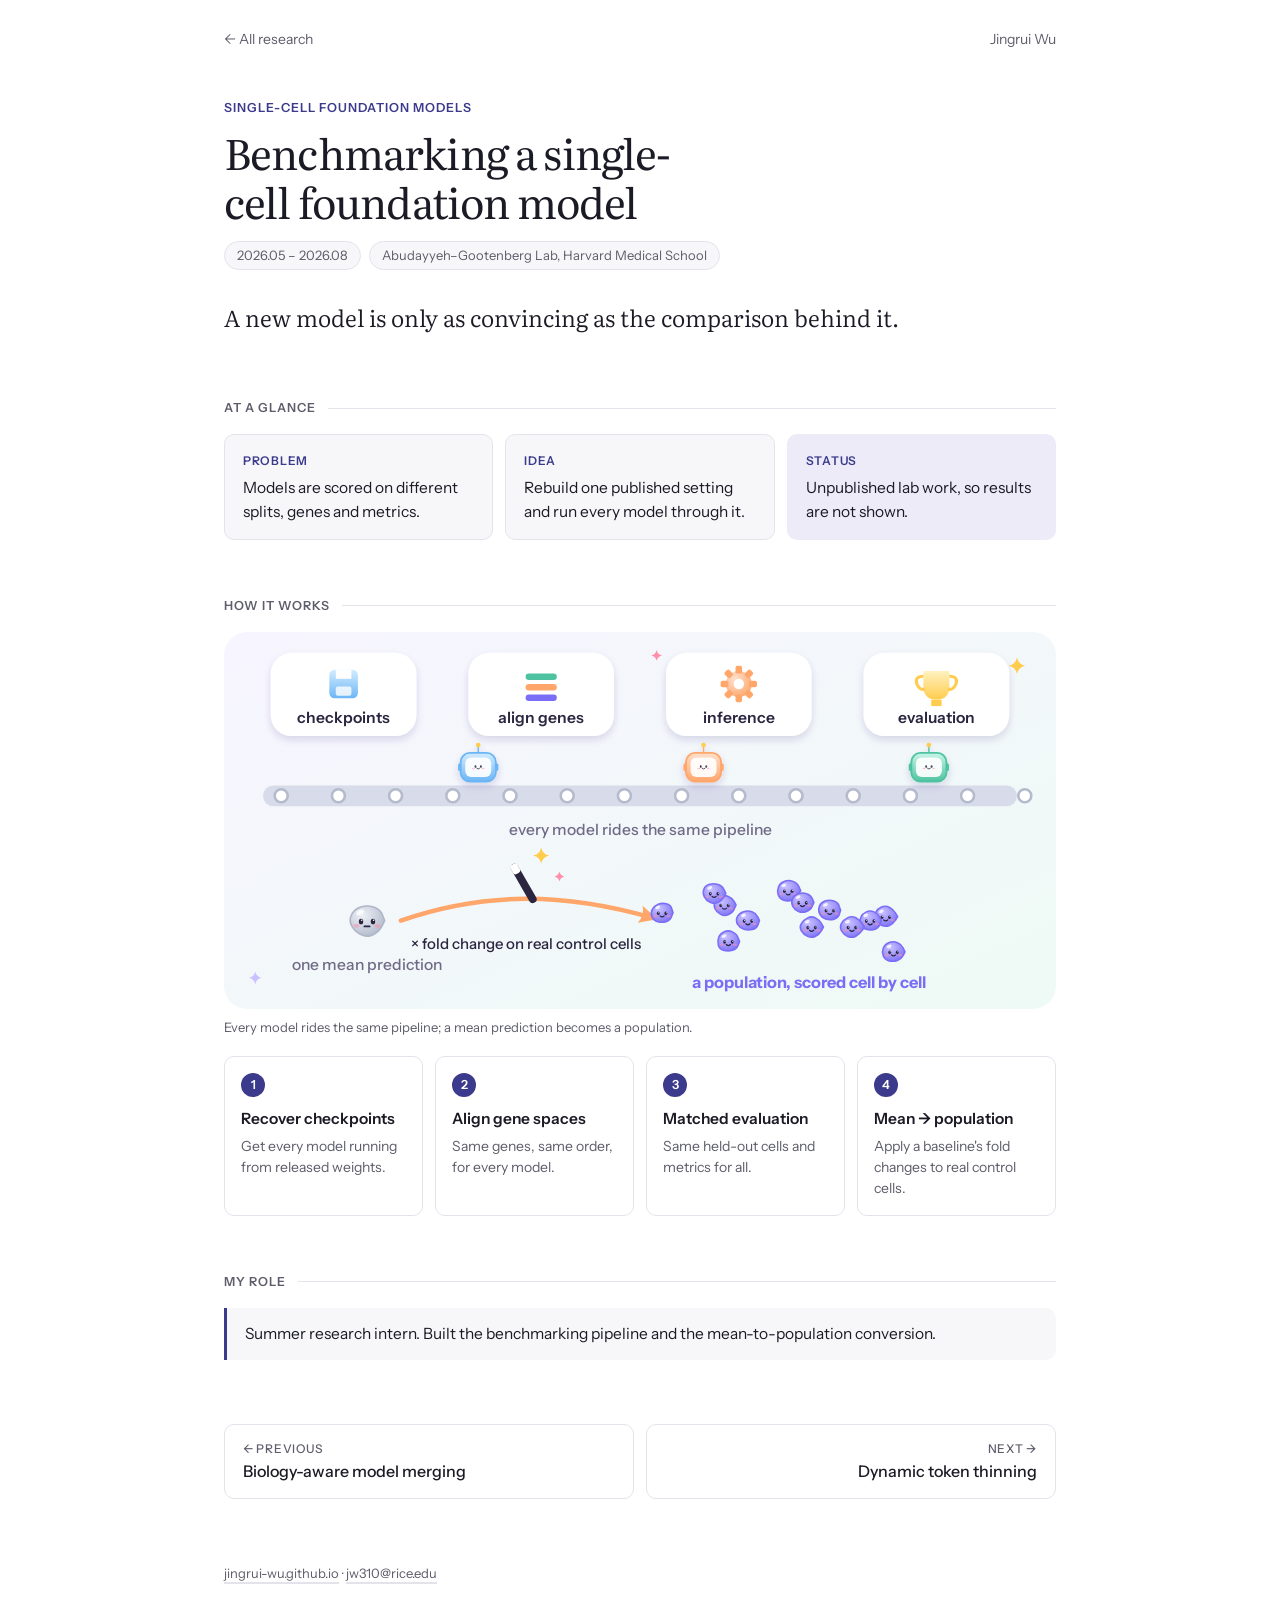
==== research/benchmarking.html @ c9e8cb61 "Refresh site: research pages with animated illustrations, updated CV - Research section now lists on" ====
<!doctype html>
<html lang="en">
<head>
<meta charset="utf-8">
<meta name="viewport" content="width=device-width, initial-scale=1">
<title>Benchmarking a single-cell foundation model | Jingrui Wu</title>
<meta name="description" content="A reproducible benchmark for a lab&#x27;s perturbation-aware foundation model, including a way to score mean-level baselines cell by cell.">
<meta name="author" content="Jingrui Wu">
<link rel="canonical" href="https://jingrui-wu.github.io/research/benchmarking.html">
<link rel="preconnect" href="https://fonts.googleapis.com">
<link rel="preconnect" href="https://fonts.gstatic.com" crossorigin>
<link href="https://fonts.googleapis.com/css2?family=Literata:ital,opsz,wght@0,7..72,300..700;1,7..72,300..500&family=Instrument+Sans:wght@400;500;600&display=swap" rel="stylesheet">
<link rel="stylesheet" href="../assets/research.css">
</head>
<body>
<header class="top"><a href="../index.html#research">&larr; All research</a><a href="../index.html">Jingrui Wu</a></header>
<main class="wrap">

<div class="hero">
<p class="kicker">Single-cell foundation models</p><h1>Benchmarking a single-cell foundation model</h1>
<ul class="chips"><li>2026.05 – 2026.08</li><li>Abudayyeh–Gootenberg Lab, Harvard Medical School</li></ul>
<p class="lead">A new model is only as convincing as the comparison behind it.</p></div>
<section class="block "><h2>At a glance</h2><div class="glance"><div class="g"><span class="gl">Problem</span><p>Models are scored on different splits, genes and metrics.</p></div><div class="g"><span class="gl">Idea</span><p>Rebuild one published setting and run every model through it.</p></div><div class="g"><span class="gl">Status</span><p>Unpublished lab work, so results are not shown.</p></div></div></section>
<section class="block "><h2>How it works</h2><figure class="diagram"><svg class="anim cute" viewBox="0 0 640 290" role="img" aria-label="Animation: little robot models ride a conveyor belt past checkpoint, gene alignment, inference and evaluation stations; one grey mean-prediction cell is turned by a magic wand into a population of purple cells."><defs><radialGradient id="g-purple" cx="35%" cy="30%" r="80%"><stop offset="0" stop-color="#c9c2ff"/><stop offset="1" stop-color="#7b6ef6"/></radialGradient><linearGradient id="l-purple" x1="0" y1="0" x2="0" y2="1"><stop offset="0" stop-color="#c9c2ff"/><stop offset="1" stop-color="#7b6ef6"/></linearGradient><radialGradient id="g-grey" cx="35%" cy="30%" r="80%"><stop offset="0" stop-color="#eef1f6"/><stop offset="1" stop-color="#aeb6c8"/></radialGradient><linearGradient id="l-grey" x1="0" y1="0" x2="0" y2="1"><stop offset="0" stop-color="#eef1f6"/><stop offset="1" stop-color="#aeb6c8"/></linearGradient><radialGradient id="g-mint" cx="35%" cy="30%" r="80%"><stop offset="0" stop-color="#c8f5e8"/><stop offset="1" stop-color="#4fc3a1"/></radialGradient><linearGradient id="l-mint" x1="0" y1="0" x2="0" y2="1"><stop offset="0" stop-color="#c8f5e8"/><stop offset="1" stop-color="#4fc3a1"/></linearGradient><radialGradient id="g-pink" cx="35%" cy="30%" r="80%"><stop offset="0" stop-color="#ffd6e0"/><stop offset="1" stop-color="#ff8fab"/></radialGradient><linearGradient id="l-pink" x1="0" y1="0" x2="0" y2="1"><stop offset="0" stop-color="#ffd6e0"/><stop offset="1" stop-color="#ff8fab"/></linearGradient><radialGradient id="g-sky" cx="35%" cy="30%" r="80%"><stop offset="0" stop-color="#d3ecff"/><stop offset="1" stop-color="#6cb6f5"/></radialGradient><linearGradient id="l-sky" x1="0" y1="0" x2="0" y2="1"><stop offset="0" stop-color="#d3ecff"/><stop offset="1" stop-color="#6cb6f5"/></linearGradient><radialGradient id="g-peach" cx="35%" cy="30%" r="80%"><stop offset="0" stop-color="#ffe0cc"/><stop offset="1" stop-color="#ffa66b"/></radialGradient><linearGradient id="l-peach" x1="0" y1="0" x2="0" y2="1"><stop offset="0" stop-color="#ffe0cc"/><stop offset="1" stop-color="#ffa66b"/></linearGradient><radialGradient id="g-sun" cx="35%" cy="30%" r="80%"><stop offset="0" stop-color="#fff1bf"/><stop offset="1" stop-color="#ffcc4d"/></radialGradient><linearGradient id="l-sun" x1="0" y1="0" x2="0" y2="1"><stop offset="0" stop-color="#fff1bf"/><stop offset="1" stop-color="#ffcc4d"/></linearGradient><radialGradient id="g-blue" cx="35%" cy="30%" r="80%"><stop offset="0" stop-color="#dbe7ff"/><stop offset="1" stop-color="#3b6fe0"/></radialGradient><linearGradient id="l-blue" x1="0" y1="0" x2="0" y2="1"><stop offset="0" stop-color="#dbe7ff"/><stop offset="1" stop-color="#3b6fe0"/></linearGradient><radialGradient id="g-orange" cx="35%" cy="30%" r="80%"><stop offset="0" stop-color="#ffe2c7"/><stop offset="1" stop-color="#ef7d2d"/></radialGradient><linearGradient id="l-orange" x1="0" y1="0" x2="0" y2="1"><stop offset="0" stop-color="#ffe2c7"/><stop offset="1" stop-color="#ef7d2d"/></linearGradient><radialGradient id="g-red" cx="35%" cy="30%" r="80%"><stop offset="0" stop-color="#ffd9d6"/><stop offset="1" stop-color="#e0524f"/></radialGradient><linearGradient id="l-red" x1="0" y1="0" x2="0" y2="1"><stop offset="0" stop-color="#ffd9d6"/><stop offset="1" stop-color="#e0524f"/></linearGradient><radialGradient id="g-green" cx="35%" cy="30%" r="80%"><stop offset="0" stop-color="#d8f1dc"/><stop offset="1" stop-color="#3c9a4f"/></radialGradient><linearGradient id="l-green" x1="0" y1="0" x2="0" y2="1"><stop offset="0" stop-color="#d8f1dc"/><stop offset="1" stop-color="#3c9a4f"/></linearGradient><radialGradient id="g-lilac" cx="35%" cy="30%" r="80%"><stop offset="0" stop-color="#e6defa"/><stop offset="1" stop-color="#8a6fd6"/></radialGradient><linearGradient id="l-lilac" x1="0" y1="0" x2="0" y2="1"><stop offset="0" stop-color="#e6defa"/><stop offset="1" stop-color="#8a6fd6"/></linearGradient><radialGradient id="g-navy" cx="35%" cy="30%" r="80%"><stop offset="0" stop-color="#dfe3f5"/><stop offset="1" stop-color="#25306b"/></radialGradient><linearGradient id="l-navy" x1="0" y1="0" x2="0" y2="1"><stop offset="0" stop-color="#dfe3f5"/><stop offset="1" stop-color="#25306b"/></linearGradient><radialGradient id="g-cream" cx="35%" cy="30%" r="80%"><stop offset="0" stop-color="#fff6e6"/><stop offset="1" stop-color="#e8c98f"/></radialGradient><linearGradient id="l-cream" x1="0" y1="0" x2="0" y2="1"><stop offset="0" stop-color="#fff6e6"/><stop offset="1" stop-color="#e8c98f"/></linearGradient><linearGradient id="bg" x1="0" y1="0" x2="1" y2="1"><stop offset="0" stop-color="#f7f5ff"/><stop offset="1" stop-color="#eefaf5"/></linearGradient><filter id="sh" x="-30%" y="-30%" width="160%" height="170%"><feDropShadow dx="0" dy="3" stdDeviation="3" flood-color="#3b2f80" flood-opacity=".16"/></filter><marker id="ah" viewBox="0 0 10 10" refX="7" refY="5" markerWidth="5" markerHeight="5" orient="auto-start-reverse"><path d="M1 1L9 5L1 9Q3 5 1 1Z" fill="context-stroke"/></marker></defs><g font-family="var(--sans)"><rect x="0" y="0" width="640" height="290" rx="18" fill="url(#bg)"/><path class="twinkle" style="animation-delay:0s" d="M610 19.7 Q611.08 24.92 616.3 26 Q611.08 27.08 610 32.3 Q608.92 27.08 603.7 26 Q608.92 24.92 610 19.7Z" fill="#ffcc4d"/><path class="twinkle" style="animation-delay:1.2s" d="M24 261.1 Q24.84 265.16 28.9 266 Q24.84 266.84 24 270.9 Q23.16 266.84 19.1 266 Q23.16 265.16 24 261.1Z" fill="#c9c2ff"/><path class="twinkle" style="animation-delay:2.1s" d="M332.8 13.8 Q333.52000000000004 17.28 337.0 18 Q333.52000000000004 18.72 332.8 22.2 Q332.08 18.72 328.6 18 Q332.08 17.28 332.8 13.8Z" fill="#ff8fab"/><g filter="url(#sh)"><rect x="36" y="16" width="112" height="64" rx="16" fill="#fff"/></g><g transform="translate(92 40)"><g class=""><rect x="-11" y="-11" width="22" height="22" rx="4" fill="url(#l-sky)"/><rect x="-6" y="-11" width="12" height="7" fill="#fff"/><rect x="-6" y="2" width="12" height="7" rx="1.5" fill="#fff" opacity=".8"/></g></g><text x="92" y="70" text-anchor="middle" font-size="12" font-weight="600" fill="#2b2540">checkpoints</text><g filter="url(#sh)"><rect x="188" y="16" width="112" height="64" rx="16" fill="#fff"/></g><g transform="translate(244 40)"><g class=""><rect x="-12" y="-8" width="24" height="5" rx="2.5" fill="#4fc3a1"/><rect x="-12" y="0" width="24" height="5" rx="2.5" fill="#ffa66b"/><rect x="-12" y="8" width="24" height="5" rx="2.5" fill="#7b6ef6"/></g></g><text x="244" y="70" text-anchor="middle" font-size="12" font-weight="600" fill="#2b2540">align genes</text><g filter="url(#sh)"><rect x="340" y="16" width="112" height="64" rx="16" fill="#fff"/></g><g transform="translate(396 40)"><g class="spin"><circle r="10" fill="url(#g-peach)"/><circle r="4" fill="#fff"/><rect x="-2.5" y="-14" width="5" height="6" rx="1.5" fill="#ffa66b" transform="rotate(0)"/><rect x="-2.5" y="-14" width="5" height="6" rx="1.5" fill="#ffa66b" transform="rotate(45)"/><rect x="-2.5" y="-14" width="5" height="6" rx="1.5" fill="#ffa66b" transform="rotate(90)"/><rect x="-2.5" y="-14" width="5" height="6" rx="1.5" fill="#ffa66b" transform="rotate(135)"/><rect x="-2.5" y="-14" width="5" height="6" rx="1.5" fill="#ffa66b" transform="rotate(180)"/><rect x="-2.5" y="-14" width="5" height="6" rx="1.5" fill="#ffa66b" transform="rotate(225)"/><rect x="-2.5" y="-14" width="5" height="6" rx="1.5" fill="#ffa66b" transform="rotate(270)"/><rect x="-2.5" y="-14" width="5" height="6" rx="1.5" fill="#ffa66b" transform="rotate(315)"/></g></g><text x="396" y="70" text-anchor="middle" font-size="12" font-weight="600" fill="#2b2540">inference</text><g filter="url(#sh)"><rect x="492" y="16" width="112" height="64" rx="16" fill="#fff"/></g><g transform="translate(548 40)"><g class=""><path d="M-10 -10 H10 V2 Q10 12 0 12 Q-10 12 -10 2Z" fill="url(#l-sun)"/><path d="M-10 -6 Q-17 -6 -15 0 Q-13 5 -9 4M10 -6 Q17 -6 15 0 Q13 5 9 4" stroke="#ffcc4d" stroke-width="2.4" fill="none"/><rect x="-4" y="12" width="8" height="5" fill="#ffcc4d"/></g></g><text x="548" y="70" text-anchor="middle" font-size="12" font-weight="600" fill="#2b2540">evaluation</text><rect x="30" y="118" width="580" height="16" rx="8" fill="#d8dcea"/><circle class="spin" cx="44" cy="126" r="5" fill="#fff" stroke="#b5bbcc" stroke-width="2"/><circle class="spin" cx="88" cy="126" r="5" fill="#fff" stroke="#b5bbcc" stroke-width="2"/><circle class="spin" cx="132" cy="126" r="5" fill="#fff" stroke="#b5bbcc" stroke-width="2"/><circle class="spin" cx="176" cy="126" r="5" fill="#fff" stroke="#b5bbcc" stroke-width="2"/><circle class="spin" cx="220" cy="126" r="5" fill="#fff" stroke="#b5bbcc" stroke-width="2"/><circle class="spin" cx="264" cy="126" r="5" fill="#fff" stroke="#b5bbcc" stroke-width="2"/><circle class="spin" cx="308" cy="126" r="5" fill="#fff" stroke="#b5bbcc" stroke-width="2"/><circle class="spin" cx="352" cy="126" r="5" fill="#fff" stroke="#b5bbcc" stroke-width="2"/><circle class="spin" cx="396" cy="126" r="5" fill="#fff" stroke="#b5bbcc" stroke-width="2"/><circle class="spin" cx="440" cy="126" r="5" fill="#fff" stroke="#b5bbcc" stroke-width="2"/><circle class="spin" cx="484" cy="126" r="5" fill="#fff" stroke="#b5bbcc" stroke-width="2"/><circle class="spin" cx="528" cy="126" r="5" fill="#fff" stroke="#b5bbcc" stroke-width="2"/><circle class="spin" cx="572" cy="126" r="5" fill="#fff" stroke="#b5bbcc" stroke-width="2"/><circle class="spin" cx="616" cy="126" r="5" fill="#fff" stroke="#b5bbcc" stroke-width="2"/><g><animateMotion dur="6s" begin="-0s" repeatCount="indefinite" path="M0 0 H520"/><g filter="url(#sh)"><line x1="60" y1="93.0" x2="60" y2="88.0" stroke="#6cb6f5" stroke-width="1.1"/><circle class="blink" cx="60" cy="87.0" r="1.8" fill="#ffcc4d"/><rect x="44.5" y="101.0" width="3.0" height="6.0" rx="1.5" fill="#6cb6f5"/><rect x="72.5" y="101.0" width="3.0" height="6.0" rx="1.5" fill="#6cb6f5"/><rect x="46.5" y="93.0" width="27.0" height="22.0" rx="7.0" fill="url(#l-sky)" stroke="#6cb6f5" stroke-width="1.5"/><rect x="50.0" y="96.5" width="20.0" height="15.0" rx="4.5" fill="#fff" opacity=".92"/><ellipse cx="57.9" cy="103.5" rx="0.7" ry="1.0" fill="#2b2540"/><ellipse cx="62.1" cy="103.5" rx="0.7" ry="1.0" fill="#2b2540"/><circle cx="58.2" cy="103.1" r="0.3" fill="#fff"/><circle cx="62.3" cy="103.1" r="0.3" fill="#fff"/><ellipse cx="56.3" cy="105.0" rx="1.1" ry="0.6" fill="#ff8fab" opacity=".55"/><ellipse cx="63.7" cy="105.0" rx="1.1" ry="0.6" fill="#ff8fab" opacity=".55"/><path d="M58.9 104.9 Q60.0 106.0 61.1 104.9" stroke="#2b2540" stroke-width="0.6" fill="none" stroke-linecap="round"/></g></g><g><animateMotion dur="6s" begin="-2s" repeatCount="indefinite" path="M0 0 H520"/><g filter="url(#sh)"><line x1="60" y1="93.0" x2="60" y2="88.0" stroke="#ffa66b" stroke-width="1.1"/><circle class="blink" cx="60" cy="87.0" r="1.8" fill="#ffcc4d"/><rect x="44.5" y="101.0" width="3.0" height="6.0" rx="1.5" fill="#ffa66b"/><rect x="72.5" y="101.0" width="3.0" height="6.0" rx="1.5" fill="#ffa66b"/><rect x="46.5" y="93.0" width="27.0" height="22.0" rx="7.0" fill="url(#l-peach)" stroke="#ffa66b" stroke-width="1.5"/><rect x="50.0" y="96.5" width="20.0" height="15.0" rx="4.5" fill="#fff" opacity=".92"/><ellipse cx="57.9" cy="103.5" rx="0.7" ry="1.0" fill="#2b2540"/><ellipse cx="62.1" cy="103.5" rx="0.7" ry="1.0" fill="#2b2540"/><circle cx="58.2" cy="103.1" r="0.3" fill="#fff"/><circle cx="62.3" cy="103.1" r="0.3" fill="#fff"/><ellipse cx="56.3" cy="105.0" rx="1.1" ry="0.6" fill="#ff8fab" opacity=".55"/><ellipse cx="63.7" cy="105.0" rx="1.1" ry="0.6" fill="#ff8fab" opacity=".55"/><path d="M58.9 104.9 Q60.0 106.0 61.1 104.9" stroke="#2b2540" stroke-width="0.6" fill="none" stroke-linecap="round"/></g></g><g><animateMotion dur="6s" begin="-4s" repeatCount="indefinite" path="M0 0 H520"/><g filter="url(#sh)"><line x1="60" y1="93.0" x2="60" y2="88.0" stroke="#4fc3a1" stroke-width="1.1"/><circle class="blink" cx="60" cy="87.0" r="1.8" fill="#ffcc4d"/><rect x="44.5" y="101.0" width="3.0" height="6.0" rx="1.5" fill="#4fc3a1"/><rect x="72.5" y="101.0" width="3.0" height="6.0" rx="1.5" fill="#4fc3a1"/><rect x="46.5" y="93.0" width="27.0" height="22.0" rx="7.0" fill="url(#l-mint)" stroke="#4fc3a1" stroke-width="1.5"/><rect x="50.0" y="96.5" width="20.0" height="15.0" rx="4.5" fill="#fff" opacity=".92"/><ellipse cx="57.9" cy="103.5" rx="0.7" ry="1.0" fill="#2b2540"/><ellipse cx="62.1" cy="103.5" rx="0.7" ry="1.0" fill="#2b2540"/><circle cx="58.2" cy="103.1" r="0.3" fill="#fff"/><circle cx="62.3" cy="103.1" r="0.3" fill="#fff"/><ellipse cx="56.3" cy="105.0" rx="1.1" ry="0.6" fill="#ff8fab" opacity=".55"/><ellipse cx="63.7" cy="105.0" rx="1.1" ry="0.6" fill="#ff8fab" opacity=".55"/><path d="M58.9 104.9 Q60.0 106.0 61.1 104.9" stroke="#2b2540" stroke-width="0.6" fill="none" stroke-linecap="round"/></g></g><text x="320" y="156" text-anchor="middle" font-size="12" font-weight="500" fill="#6f6a86">every model rides the same pipeline</text><g><path d="M123.6 222.0 Q123.6 222.0 121.5 226.3 Q119.3 230.6 114.7 232.9 Q110.0 235.2 105.4 232.8 Q100.8 230.5 98.3 226.2 Q95.9 222.0 98.1 217.5 Q100.3 213.1 105.2 211.6 Q110.0 210.0 115.0 211.5 Q119.9 212.9 121.8 217.4Z" fill="url(#g-grey)" stroke="#aeb6c8" stroke-width="1.2"/><ellipse cx="104.7" cy="215.7" rx="3.1" ry="1.8" fill="#fff" opacity=".8" transform="rotate(-25 104.7 215.7)"/><ellipse cx="105.4" cy="222.7" rx="1.7" ry="2.2" fill="#2b2540"/><ellipse cx="114.6" cy="222.7" rx="1.7" ry="2.2" fill="#2b2540"/><circle cx="105.9" cy="221.8" r="0.6" fill="#fff"/><circle cx="115.1" cy="221.8" r="0.6" fill="#fff"/><ellipse cx="101.9" cy="226.0" rx="2.4" ry="1.4" fill="#ff8fab" opacity=".55"/><ellipse cx="118.1" cy="226.0" rx="2.4" ry="1.4" fill="#ff8fab" opacity=".55"/><line x1="108.0" y1="226.5" x2="112.0" y2="226.5" stroke="#2b2540" stroke-width="1.4" stroke-linecap="round"/></g><text x="110" y="260" text-anchor="middle" font-size="12" font-weight="500" fill="#6f6a86">one mean prediction</text><path class="dr2" pathLength="100" d="M136 222 C 200 200 260 200 330 220" fill="none" stroke="#ffa66b" stroke-width="3.4" stroke-linecap="round" marker-end="url(#ah)"/><g class="ap2"><g transform="translate(232 196) rotate(-30)"><rect x="-3" y="-20" width="6" height="34" rx="3" fill="#2b2540"/><rect x="-3" y="-20" width="6" height="8" rx="2" fill="#fff"/></g><path class="twinkle" style="animation-delay:0s" d="M244 165.7 Q245.08 170.92 250.3 172 Q245.08 173.08 244 178.3 Q242.92 173.08 237.7 172 Q242.92 170.92 244 165.7Z" fill="#ffcc4d"/><path class="twinkle" style="animation-delay:0.4s" d="M258 184.15 Q258.66 187.34 261.85 188 Q258.66 188.66 258 191.85 Q257.34 188.66 254.15 188 Q257.34 187.34 258 184.15Z" fill="#ff8fab"/></g><text x="232" y="244" text-anchor="middle" font-size="11.5" font-weight="500" fill="#2b2540">&#215; fold change on real control cells</text><g class="burst" style="--dx:-47px;--dy:4px"><g><path d="M458.9 218.0 Q458.9 218.0 457.8 221.1 Q456.7 224.2 453.4 224.9 Q450.0 225.7 446.9 224.7 Q443.9 223.7 442.1 220.8 Q440.3 218.0 441.9 215.0 Q443.5 212.0 446.7 211.1 Q450.0 210.2 453.1 211.2 Q456.2 212.3 457.6 215.1Z" fill="url(#g-purple)" stroke="#7b6ef6" stroke-width="1.2"/><ellipse cx="446.6" cy="213.9" rx="2.0" ry="1.2" fill="#fff" opacity=".8" transform="rotate(-25 446.6 213.9)"/><ellipse cx="447.1" cy="218.4" rx="1.1" ry="1.4" fill="#2b2540"/><ellipse cx="452.9" cy="218.4" rx="1.1" ry="1.4" fill="#2b2540"/><circle cx="447.4" cy="217.9" r="0.4" fill="#fff"/><circle cx="453.3" cy="217.9" r="0.4" fill="#fff"/><ellipse cx="444.8" cy="220.6" rx="1.6" ry="0.9" fill="#ff8fab" opacity=".55"/><ellipse cx="455.2" cy="220.6" rx="1.6" ry="0.9" fill="#ff8fab" opacity=".55"/><path d="M448.4 220.4 Q450.0 222.0 451.6 220.4" stroke="#2b2540" stroke-width="0.9" fill="none" stroke-linecap="round"/></g></g><g class="burst" style="--dx:65px;--dy:28px"><g><path d="M458.8 218.0 Q458.8 218.0 457.5 220.8 Q456.1 223.6 453.0 224.7 Q450.0 225.8 446.6 225.0 Q443.2 224.2 442.1 221.1 Q440.9 218.0 442.2 215.0 Q443.4 212.0 446.7 210.8 Q450.0 209.6 453.1 211.0 Q456.2 212.3 457.5 215.1Z" fill="url(#g-purple)" stroke="#7b6ef6" stroke-width="1.2"/><ellipse cx="446.6" cy="213.9" rx="2.0" ry="1.2" fill="#fff" opacity=".8" transform="rotate(-25 446.6 213.9)"/><ellipse cx="447.1" cy="218.4" rx="1.1" ry="1.4" fill="#2b2540"/><ellipse cx="452.9" cy="218.4" rx="1.1" ry="1.4" fill="#2b2540"/><circle cx="447.4" cy="217.9" r="0.4" fill="#fff"/><circle cx="453.3" cy="217.9" r="0.4" fill="#fff"/><ellipse cx="444.8" cy="220.6" rx="1.6" ry="0.9" fill="#ff8fab" opacity=".55"/><ellipse cx="455.2" cy="220.6" rx="1.6" ry="0.9" fill="#ff8fab" opacity=".55"/><path d="M448.4 220.4 Q450.0 222.0 451.6 220.4" stroke="#2b2540" stroke-width="0.9" fill="none" stroke-linecap="round"/></g></g><g class="burst" style="--dx:59px;--dy:1px"><g><path d="M459.2 218.0 Q459.2 218.0 457.5 220.7 Q455.9 223.4 452.9 224.7 Q450.0 226.0 447.0 224.8 Q443.9 223.6 442.3 220.8 Q440.7 218.0 442.1 215.0 Q443.5 212.0 446.7 210.6 Q450.0 209.2 453.0 210.9 Q455.9 212.5 457.6 215.3Z" fill="url(#g-purple)" stroke="#7b6ef6" stroke-width="1.2"/><ellipse cx="446.6" cy="213.9" rx="2.0" ry="1.2" fill="#fff" opacity=".8" transform="rotate(-25 446.6 213.9)"/><ellipse cx="447.1" cy="218.4" rx="1.1" ry="1.4" fill="#2b2540"/><ellipse cx="452.9" cy="218.4" rx="1.1" ry="1.4" fill="#2b2540"/><circle cx="447.4" cy="217.9" r="0.4" fill="#fff"/><circle cx="453.3" cy="217.9" r="0.4" fill="#fff"/><ellipse cx="444.8" cy="220.6" rx="1.6" ry="0.9" fill="#ff8fab" opacity=".55"/><ellipse cx="455.2" cy="220.6" rx="1.6" ry="0.9" fill="#ff8fab" opacity=".55"/><path d="M448.4 220.4 Q450.0 222.0 451.6 220.4" stroke="#2b2540" stroke-width="0.9" fill="none" stroke-linecap="round"/></g></g><g class="burst" style="--dx:16px;--dy:-4px"><g><path d="M458.3 218.0 Q458.3 218.0 457.4 221.0 Q456.6 224.0 453.3 224.9 Q450.0 225.8 446.8 224.8 Q443.7 223.8 442.2 220.9 Q440.8 218.0 442.0 214.9 Q443.3 211.9 446.7 210.8 Q450.0 209.8 453.2 211.0 Q456.4 212.1 457.3 215.1Z" fill="url(#g-purple)" stroke="#7b6ef6" stroke-width="1.2"/><ellipse cx="446.6" cy="213.9" rx="2.0" ry="1.2" fill="#fff" opacity=".8" transform="rotate(-25 446.6 213.9)"/><ellipse cx="447.1" cy="218.4" rx="1.1" ry="1.4" fill="#2b2540"/><ellipse cx="452.9" cy="218.4" rx="1.1" ry="1.4" fill="#2b2540"/><circle cx="447.4" cy="217.9" r="0.4" fill="#fff"/><circle cx="453.3" cy="217.9" r="0.4" fill="#fff"/><ellipse cx="444.8" cy="220.6" rx="1.6" ry="0.9" fill="#ff8fab" opacity=".55"/><ellipse cx="455.2" cy="220.6" rx="1.6" ry="0.9" fill="#ff8fab" opacity=".55"/><path d="M448.4 220.4 Q450.0 222.0 451.6 220.4" stroke="#2b2540" stroke-width="0.9" fill="none" stroke-linecap="round"/></g></g><g class="burst" style="--dx:-65px;--dy:-8px"><g><path d="M458.9 218.0 Q458.9 218.0 457.6 220.9 Q456.4 223.9 453.2 225.3 Q450.0 226.8 447.0 225.2 Q444.0 223.6 442.7 220.8 Q441.4 218.0 442.8 215.3 Q444.1 212.6 447.1 211.4 Q450.0 210.2 452.9 211.4 Q455.9 212.6 457.4 215.3Z" fill="url(#g-purple)" stroke="#7b6ef6" stroke-width="1.2"/><ellipse cx="446.6" cy="213.9" rx="2.0" ry="1.2" fill="#fff" opacity=".8" transform="rotate(-25 446.6 213.9)"/><ellipse cx="447.1" cy="218.4" rx="1.1" ry="1.4" fill="#2b2540"/><ellipse cx="452.9" cy="218.4" rx="1.1" ry="1.4" fill="#2b2540"/><circle cx="447.4" cy="217.9" r="0.4" fill="#fff"/><circle cx="453.3" cy="217.9" r="0.4" fill="#fff"/><ellipse cx="444.8" cy="220.6" rx="1.6" ry="0.9" fill="#ff8fab" opacity=".55"/><ellipse cx="455.2" cy="220.6" rx="1.6" ry="0.9" fill="#ff8fab" opacity=".55"/><path d="M448.4 220.4 Q450.0 222.0 451.6 220.4" stroke="#2b2540" stroke-width="0.9" fill="none" stroke-linecap="round"/></g></g><g class="burst" style="--dx:47px;--dy:4px"><g><path d="M458.7 218.0 Q458.7 218.0 457.5 220.9 Q456.4 223.8 453.2 224.8 Q450.0 225.7 446.9 224.7 Q443.8 223.7 442.7 220.9 Q441.6 218.0 442.9 215.3 Q444.1 212.6 447.1 211.3 Q450.0 210.0 453.0 211.3 Q456.0 212.5 457.3 215.3Z" fill="url(#g-purple)" stroke="#7b6ef6" stroke-width="1.2"/><ellipse cx="446.6" cy="213.9" rx="2.0" ry="1.2" fill="#fff" opacity=".8" transform="rotate(-25 446.6 213.9)"/><ellipse cx="447.1" cy="218.4" rx="1.1" ry="1.4" fill="#2b2540"/><ellipse cx="452.9" cy="218.4" rx="1.1" ry="1.4" fill="#2b2540"/><circle cx="447.4" cy="217.9" r="0.4" fill="#fff"/><circle cx="453.3" cy="217.9" r="0.4" fill="#fff"/><ellipse cx="444.8" cy="220.6" rx="1.6" ry="0.9" fill="#ff8fab" opacity=".55"/><ellipse cx="455.2" cy="220.6" rx="1.6" ry="0.9" fill="#ff8fab" opacity=".55"/><path d="M448.4 220.4 Q450.0 222.0 451.6 220.4" stroke="#2b2540" stroke-width="0.9" fill="none" stroke-linecap="round"/></g></g><g class="burst" style="--dx:-16px;--dy:-19px"><g><path d="M459.6 218.0 Q459.6 218.0 457.9 220.9 Q456.3 223.8 453.1 225.1 Q450.0 226.4 446.6 225.3 Q443.3 224.2 442.3 221.1 Q441.4 218.0 442.5 215.1 Q443.6 212.1 446.8 210.9 Q450.0 209.6 453.4 210.7 Q456.8 211.7 458.2 214.9Z" fill="url(#g-purple)" stroke="#7b6ef6" stroke-width="1.2"/><ellipse cx="446.6" cy="213.9" rx="2.0" ry="1.2" fill="#fff" opacity=".8" transform="rotate(-25 446.6 213.9)"/><ellipse cx="447.1" cy="218.4" rx="1.1" ry="1.4" fill="#2b2540"/><ellipse cx="452.9" cy="218.4" rx="1.1" ry="1.4" fill="#2b2540"/><circle cx="447.4" cy="217.9" r="0.4" fill="#fff"/><circle cx="453.3" cy="217.9" r="0.4" fill="#fff"/><ellipse cx="444.8" cy="220.6" rx="1.6" ry="0.9" fill="#ff8fab" opacity=".55"/><ellipse cx="455.2" cy="220.6" rx="1.6" ry="0.9" fill="#ff8fab" opacity=".55"/><path d="M448.4 220.4 Q450.0 222.0 451.6 220.4" stroke="#2b2540" stroke-width="0.9" fill="none" stroke-linecap="round"/></g></g><g class="burst" style="--dx:-5px;--dy:-10px"><g><path d="M458.8 218.0 Q458.8 218.0 457.5 220.9 Q456.3 223.8 453.1 225.0 Q450.0 226.2 446.9 225.0 Q443.8 223.7 442.4 220.9 Q441.0 218.0 442.4 215.1 Q443.7 212.2 446.9 211.3 Q450.0 210.3 453.1 211.3 Q456.3 212.2 457.5 215.1Z" fill="url(#g-purple)" stroke="#7b6ef6" stroke-width="1.2"/><ellipse cx="446.6" cy="213.9" rx="2.0" ry="1.2" fill="#fff" opacity=".8" transform="rotate(-25 446.6 213.9)"/><ellipse cx="447.1" cy="218.4" rx="1.1" ry="1.4" fill="#2b2540"/><ellipse cx="452.9" cy="218.4" rx="1.1" ry="1.4" fill="#2b2540"/><circle cx="447.4" cy="217.9" r="0.4" fill="#fff"/><circle cx="453.3" cy="217.9" r="0.4" fill="#fff"/><ellipse cx="444.8" cy="220.6" rx="1.6" ry="0.9" fill="#ff8fab" opacity=".55"/><ellipse cx="455.2" cy="220.6" rx="1.6" ry="0.9" fill="#ff8fab" opacity=".55"/><path d="M448.4 220.4 Q450.0 222.0 451.6 220.4" stroke="#2b2540" stroke-width="0.9" fill="none" stroke-linecap="round"/></g></g><g class="burst" style="--dx:2px;--dy:9px"><g><path d="M459.1 218.0 Q459.1 218.0 457.5 220.8 Q456.0 223.5 453.0 225.0 Q450.0 226.6 446.9 225.1 Q443.8 223.7 442.1 220.8 Q440.4 218.0 442.2 215.2 Q443.9 212.4 447.0 210.9 Q450.0 209.4 453.0 210.9 Q456.0 212.5 457.5 215.2Z" fill="url(#g-purple)" stroke="#7b6ef6" stroke-width="1.2"/><ellipse cx="446.6" cy="213.9" rx="2.0" ry="1.2" fill="#fff" opacity=".8" transform="rotate(-25 446.6 213.9)"/><ellipse cx="447.1" cy="218.4" rx="1.1" ry="1.4" fill="#2b2540"/><ellipse cx="452.9" cy="218.4" rx="1.1" ry="1.4" fill="#2b2540"/><circle cx="447.4" cy="217.9" r="0.4" fill="#fff"/><circle cx="453.3" cy="217.9" r="0.4" fill="#fff"/><ellipse cx="444.8" cy="220.6" rx="1.6" ry="0.9" fill="#ff8fab" opacity=".55"/><ellipse cx="455.2" cy="220.6" rx="1.6" ry="0.9" fill="#ff8fab" opacity=".55"/><path d="M448.4 220.4 Q450.0 222.0 451.6 220.4" stroke="#2b2540" stroke-width="0.9" fill="none" stroke-linecap="round"/></g></g><g class="burst" style="--dx:-113px;--dy:-2px"><g><path d="M458.4 218.0 Q458.4 218.0 457.3 220.9 Q456.3 223.8 453.1 224.8 Q450.0 225.8 446.7 224.9 Q443.4 224.1 442.2 221.0 Q441.0 218.0 442.5 215.3 Q444.1 212.6 447.0 211.4 Q450.0 210.3 453.3 211.1 Q456.6 211.9 457.5 215.0Z" fill="url(#g-purple)" stroke="#7b6ef6" stroke-width="1.2"/><ellipse cx="446.6" cy="213.9" rx="2.0" ry="1.2" fill="#fff" opacity=".8" transform="rotate(-25 446.6 213.9)"/><ellipse cx="447.1" cy="218.4" rx="1.1" ry="1.4" fill="#2b2540"/><ellipse cx="452.9" cy="218.4" rx="1.1" ry="1.4" fill="#2b2540"/><circle cx="447.4" cy="217.9" r="0.4" fill="#fff"/><circle cx="453.3" cy="217.9" r="0.4" fill="#fff"/><ellipse cx="444.8" cy="220.6" rx="1.6" ry="0.9" fill="#ff8fab" opacity=".55"/><ellipse cx="455.2" cy="220.6" rx="1.6" ry="0.9" fill="#ff8fab" opacity=".55"/><path d="M448.4 220.4 Q450.0 222.0 451.6 220.4" stroke="#2b2540" stroke-width="0.9" fill="none" stroke-linecap="round"/></g></g><g class="burst" style="--dx:-73px;--dy:-17px"><g><path d="M459.0 218.0 Q459.0 218.0 457.6 220.8 Q456.1 223.6 453.1 225.0 Q450.0 226.5 446.9 225.0 Q443.9 223.6 442.5 220.8 Q441.0 218.0 442.1 214.9 Q443.2 211.7 446.6 211.0 Q450.0 210.3 453.1 211.3 Q456.2 212.3 457.6 215.2Z" fill="url(#g-purple)" stroke="#7b6ef6" stroke-width="1.2"/><ellipse cx="446.6" cy="213.9" rx="2.0" ry="1.2" fill="#fff" opacity=".8" transform="rotate(-25 446.6 213.9)"/><ellipse cx="447.1" cy="218.4" rx="1.1" ry="1.4" fill="#2b2540"/><ellipse cx="452.9" cy="218.4" rx="1.1" ry="1.4" fill="#2b2540"/><circle cx="447.4" cy="217.9" r="0.4" fill="#fff"/><circle cx="453.3" cy="217.9" r="0.4" fill="#fff"/><ellipse cx="444.8" cy="220.6" rx="1.6" ry="0.9" fill="#ff8fab" opacity=".55"/><ellipse cx="455.2" cy="220.6" rx="1.6" ry="0.9" fill="#ff8fab" opacity=".55"/><path d="M448.4 220.4 Q450.0 222.0 451.6 220.4" stroke="#2b2540" stroke-width="0.9" fill="none" stroke-linecap="round"/></g></g><g class="burst" style="--dx:-62px;--dy:20px"><g><path d="M458.6 218.0 Q458.6 218.0 457.5 220.9 Q456.4 223.9 453.2 224.8 Q450.0 225.8 446.7 225.0 Q443.3 224.2 442.3 221.1 Q441.4 218.0 442.5 215.0 Q443.6 212.1 446.8 210.6 Q450.0 209.2 453.1 210.7 Q456.3 212.2 457.4 215.1Z" fill="url(#g-purple)" stroke="#7b6ef6" stroke-width="1.2"/><ellipse cx="446.6" cy="213.9" rx="2.0" ry="1.2" fill="#fff" opacity=".8" transform="rotate(-25 446.6 213.9)"/><ellipse cx="447.1" cy="218.4" rx="1.1" ry="1.4" fill="#2b2540"/><ellipse cx="452.9" cy="218.4" rx="1.1" ry="1.4" fill="#2b2540"/><circle cx="447.4" cy="217.9" r="0.4" fill="#fff"/><circle cx="453.3" cy="217.9" r="0.4" fill="#fff"/><ellipse cx="444.8" cy="220.6" rx="1.6" ry="0.9" fill="#ff8fab" opacity=".55"/><ellipse cx="455.2" cy="220.6" rx="1.6" ry="0.9" fill="#ff8fab" opacity=".55"/><path d="M448.4 220.4 Q450.0 222.0 451.6 220.4" stroke="#2b2540" stroke-width="0.9" fill="none" stroke-linecap="round"/></g></g><g class="burst" style="--dx:33px;--dy:9px"><g><path d="M459.7 218.0 Q459.7 218.0 457.8 220.7 Q455.9 223.4 453.0 225.0 Q450.0 226.6 446.8 225.2 Q443.7 223.8 442.0 220.9 Q440.4 218.0 442.0 215.1 Q443.7 212.2 446.9 210.7 Q450.0 209.2 453.0 210.8 Q456.0 212.5 457.9 215.2Z" fill="url(#g-purple)" stroke="#7b6ef6" stroke-width="1.2"/><ellipse cx="446.6" cy="213.9" rx="2.0" ry="1.2" fill="#fff" opacity=".8" transform="rotate(-25 446.6 213.9)"/><ellipse cx="447.1" cy="218.4" rx="1.1" ry="1.4" fill="#2b2540"/><ellipse cx="452.9" cy="218.4" rx="1.1" ry="1.4" fill="#2b2540"/><circle cx="447.4" cy="217.9" r="0.4" fill="#fff"/><circle cx="453.3" cy="217.9" r="0.4" fill="#fff"/><ellipse cx="444.8" cy="220.6" rx="1.6" ry="0.9" fill="#ff8fab" opacity=".55"/><ellipse cx="455.2" cy="220.6" rx="1.6" ry="0.9" fill="#ff8fab" opacity=".55"/><path d="M448.4 220.4 Q450.0 222.0 451.6 220.4" stroke="#2b2540" stroke-width="0.9" fill="none" stroke-linecap="round"/></g></g><text x="450" y="274" text-anchor="middle" font-size="12.5" font-weight="700" fill="#7b6ef6">a population, scored cell by cell</text></g></svg><figcaption>Every model rides the same pipeline; a mean prediction becomes a population.</figcaption></figure><ol class="steps"><li><span class="n">1</span><b>Recover checkpoints</b><span>Get every model running from released weights.</span></li><li><span class="n">2</span><b>Align gene spaces</b><span>Same genes, same order, for every model.</span></li><li><span class="n">3</span><b>Matched evaluation</b><span>Same held-out cells and metrics for all.</span></li><li><span class="n">4</span><b>Mean &rarr; population</b><span>Apply a baseline's fold changes to real control cells.</span></li></ol></section>
<section class="block "><h2>My role</h2><p class="role">Summer research intern. Built the benchmarking pipeline and the mean-to-population conversion.</p></section>
<nav class="pager" aria-label="More projects"><a class="prev" href="model-merging.html"><span>&larr; Previous</span>Biology-aware model merging</a><a class="next" href="token-thinning.html"><span>Next &rarr;</span>Dynamic token thinning</a></nav></main>
<footer class="foot"><a href="../index.html">jingrui-wu.github.io</a> &middot; <a href="mailto:jw310@rice.edu">jw310@rice.edu</a></footer>
</body>
</html>
---- assets/research.css ----
:root {
  --paper: #ffffff; --ink: #1b1b26; --soft: #5d5d6b; --faint: #e4e3ec; --stain: #3b3a8c; --stain-soft: #ecebf7; --card: #f7f7fa; --teal: #0f766e;
  --serif: "Literata", Georgia, "Songti SC", serif;
  --sans: "Instrument Sans", -apple-system, BlinkMacSystemFont, "Segoe UI", Helvetica, Arial, sans-serif;
}
@media (prefers-color-scheme: dark) {
  :root:not([data-theme="light"]) { --paper: #15151c; --ink: #e9e8f0; --soft: #a3a2b3; --faint: #2c2c38; --stain: #a9a7f0; --stain-soft: #23223a; --card: #1c1c25; --teal: #5eead4; }
}
:root[data-theme="dark"] { --paper: #15151c; --ink: #e9e8f0; --soft: #a3a2b3; --faint: #2c2c38; --stain: #a9a7f0; --stain-soft: #23223a; --card: #1c1c25; --teal: #5eead4; }

* { box-sizing: border-box; }
html { -webkit-text-size-adjust: 100%; }
body { margin: 0; background: var(--paper); color: var(--ink); font-family: var(--sans); font-size: 16px; line-height: 1.6; }
a { color: inherit; text-decoration: underline; text-decoration-color: var(--faint); text-decoration-thickness: 2px; text-underline-offset: 4px; }
a:hover { text-decoration-color: var(--stain); }
a:focus-visible { outline: 2px solid var(--stain); outline-offset: 3px; border-radius: 2px; }

.top { max-width: 880px; margin: 0 auto; padding: 28px 24px 0; display: flex; justify-content: space-between; font-size: 14px; }
.top a { text-decoration: none; color: var(--soft); }
.top a:hover { color: var(--stain); }
.wrap { max-width: 880px; margin: 0 auto; padding: 0 24px 40px; }

/* Hero */
.hero { padding: 48px 0 8px; }
.kicker { margin: 0; font-size: 12.5px; font-weight: 600; letter-spacing: .08em; text-transform: uppercase; color: var(--stain); }
h1 { font-family: var(--serif); font-size: 42px; line-height: 1.15; font-weight: 400; letter-spacing: -0.02em; margin: 10px 0 0; text-wrap: balance; }
.chips { list-style: none; padding: 0; margin: 16px 0 0; display: flex; flex-wrap: wrap; gap: 8px; }
.chips li { font-size: 13px; color: var(--soft); background: var(--card); border: 1px solid var(--faint); border-radius: 999px; padding: 3px 12px; }
.cta { margin: 18px 0 0; }
.btn { display: inline-block; text-decoration: none; font-size: 14px; font-weight: 500; color: #fff; background: var(--stain); padding: 8px 16px; border-radius: 6px; }
.btn:hover { opacity: .9; }
@media (prefers-color-scheme: dark) { :root:not([data-theme="light"]) .btn { color: #15151c; } }
.lead { font-family: var(--serif); font-size: 23px; line-height: 1.5; font-weight: 350; margin: 30px 0 0; max-width: 32em; }

/* Blocks */
.block { margin-top: 56px; }
.block h2 { font-size: 12.5px; font-weight: 600; letter-spacing: .08em; text-transform: uppercase; color: var(--soft); margin: 0 0 16px; display: flex; align-items: center; gap: 12px; }
.block h2::after { content: ""; flex: 1; height: 1px; background: var(--faint); }

.glance { display: grid; grid-template-columns: repeat(3, 1fr); gap: 12px; }
.g { background: var(--card); border: 1px solid var(--faint); border-radius: 10px; padding: 16px 18px; }
.g:last-child { background: var(--stain-soft); border-color: transparent; }
.gl { display: block; font-size: 12px; font-weight: 600; letter-spacing: .06em; text-transform: uppercase; color: var(--stain); }
.g p { margin: 6px 0 0; font-size: 15.5px; line-height: 1.5; }

figure { margin: 0; }
.diagram svg { display: block; width: 100%; height: auto; background: var(--paper); border: 1px solid var(--faint); border-radius: 10px; padding: 10px; }
figcaption { margin-top: 8px; font-size: 13px; color: var(--soft); }

.steps { list-style: none; padding: 0; margin: 18px 0 0; display: grid; grid-template-columns: repeat(auto-fit, minmax(180px, 1fr)); gap: 12px; }
.steps li { position: relative; border: 1px solid var(--faint); border-radius: 10px; padding: 14px 16px 16px; }
.steps .n { display: inline-grid; place-items: center; width: 24px; height: 24px; border-radius: 50%; background: var(--stain); color: var(--paper); font-size: 12.5px; font-weight: 600; }
.steps b { display: block; margin-top: 10px; font-size: 15.5px; font-weight: 600; }
.steps li > span:last-child { display: block; margin-top: 4px; font-size: 14px; line-height: 1.5; color: var(--soft); }
.sub { margin: 24px 0 0; font-size: 13px; font-weight: 600; color: var(--ink); }
.sub + .chips { margin-top: 8px; }

.stats { display: grid; grid-template-columns: repeat(auto-fit, minmax(170px, 1fr)); gap: 12px; }
.stat { padding: 16px 18px; background: var(--stain-soft); border-radius: 10px; }
.stat b { display: block; font-size: 30px; font-weight: 600; color: var(--stain); line-height: 1.15; letter-spacing: -0.01em; }
.stat span { display: block; margin-top: 6px; font-size: 13.5px; line-height: 1.4; }
.small { margin: 12px 0 0; font-size: 13px; color: var(--soft); }

.paperfig img { display: block; width: 100%; height: auto; border: 1px solid var(--faint); border-radius: 10px; background: #fff; }
.role { margin: 0; padding: 14px 18px; border-left: 3px solid var(--stain); background: var(--card); border-radius: 0 10px 10px 0; font-size: 15.5px; }

/* SVG paint classes */
.f-soft { fill: var(--soft); } .f-stain { fill: var(--stain); } .f-faint { fill: var(--faint); } .f-stain-soft { fill: var(--stain-soft); }
.s-soft { stroke: var(--soft); } .s-stain { stroke: var(--stain); } .s-faint { stroke: var(--faint); } .s-ink { stroke: var(--ink); }
.t-soft { fill: var(--soft); } .t-stain { fill: var(--stain); } .t-ink { fill: var(--ink); }
.box { fill: var(--paper); stroke: var(--faint); stroke-width: 1.5; }

.pager { display: grid; grid-template-columns: 1fr 1fr; gap: 12px; margin-top: 64px; }
.pager a { text-decoration: none; display: block; border: 1px solid var(--faint); border-radius: 10px; padding: 14px 18px; font-weight: 500; }
.pager a span { display: block; font-size: 12px; font-weight: 500; color: var(--soft); text-transform: uppercase; letter-spacing: .06em; }
.pager a:hover { border-color: var(--stain); color: var(--stain); }
.pager .next { text-align: right; }
.foot { max-width: 880px; margin: 0 auto; padding: 24px 24px 48px; font-size: 13px; color: var(--soft); }

@media (max-width: 680px) {
  .glance { grid-template-columns: 1fr; }
  h1 { font-size: 32px; }
  .lead { font-size: 19px; }
  .top, .wrap, .foot { padding-left: 16px; padding-right: 16px; }
  .hero { padding-top: 32px; }
  .stat b { font-size: 24px; }
  .pager { grid-template-columns: 1fr; }
  .pager .next { text-align: left; }
  .steps { grid-template-columns: 1fr 1fr; gap: 8px; }
  .steps li { padding: 12px; }
  .steps b { margin-top: 6px; font-size: 14.5px; }
  .steps li > span:last-child { font-size: 13px; }
  .g { padding: 12px 14px; }
}

/* ---------- Animated diagrams (9s loop; base styles = final frame) ---------- */
.anim .c-soft { color: var(--soft); } .anim .c-stain { color: var(--stain); } .f-ink { fill: var(--ink); }
.anim .card { fill: var(--card); stroke: var(--faint); stroke-width: 1.5; } .anim .card-strong { stroke: var(--stain); stroke-opacity: .35; }
.anim .pill rect { fill: var(--card); stroke: var(--faint); stroke-width: 1.5; } .anim .pill text { fill: var(--ink); font-size: 12.5px; font-weight: 500; }
.anim .pill-stain rect { fill: var(--stain-soft); stroke: transparent; } .anim .pill-stain text { fill: var(--stain); font-weight: 600; }
.anim .pill-teal rect { fill: color-mix(in srgb, var(--teal) 14%, var(--paper)); stroke: transparent; } .anim .pill-teal text { fill: var(--teal); font-weight: 600; }
.anim .tok { fill: var(--stain); } .anim .drop1, .anim .drop2 { fill: var(--faint); }
.anim .streak { opacity: 0; } .anim .arc { stroke-dasharray: 100; stroke-dashoffset: 0; } .anim .needle { transform: rotate(180deg); }
.anim g, .anim rect, .anim line, .anim path { transform-box: view-box; }
@keyframes wob { 0%,100% { transform: translateY(0) } 50% { transform: translateY(-2.5px) } }
.anim .wob { animation: wob 2.4s ease-in-out infinite; }
.anim [class*=mv] { transform: translate(var(--dx), var(--dy)); } .anim .fo2 { opacity: 0; } .anim .burst { transform: translate(var(--dx), var(--dy)); }
@keyframes ap1 { 0%,8% { opacity:0; transform: translateY(8px) } 15%,90% { opacity:1; transform:none } 96%,100% { opacity:0 } }
.anim .ap1 { animation: ap1 9s ease-out infinite; }
@keyframes dr1 { 0%,8% { stroke-dashoffset:100; opacity:0 } 9% { opacity:1 } 20%,90% { stroke-dashoffset:0; opacity:1 } 96%,100% { stroke-dashoffset:0; opacity:0 } }
.anim .dr1 { stroke-dasharray:100; animation: dr1 9s ease-in-out infinite; }
@keyframes mv1 { 0%,8% { transform:translate(0,0) } 23%,90% { transform:translate(var(--dx),var(--dy)) } 100% { transform:translate(0,0) } }
.anim .mv1 { animation: mv1 9s cubic-bezier(.5,0,.2,1) infinite; }
@keyframes fo1 { 0%,8% { opacity:1 } 13%,96% { opacity:0 } 100% { opacity:1 } }
.anim .fo1 { animation: fo1 9s ease infinite; }
@keyframes cc1 { 0%,8% { color: var(--soft) } 23%,92% { color: var(--c) } 100% { color: var(--soft) } }
.anim .cc1 { animation-name: mv1, cc1; animation-duration:9s; animation-iteration-count: infinite; animation-timing-function: cubic-bezier(.5,0,.2,1), ease; }
@keyframes gr1 { 0%,8% { width:0 } 23%,90% { width:var(--w) } 100% { width:0 } }
.anim .gr1 { animation: gr1 9s ease-out infinite; }
@keyframes gy1 { 0%,8% { transform:scaleY(0) } 23%,90% { transform:scaleY(1) } 100% { transform:scaleY(0) } }
.anim .gy1 { transform-box: view-box; animation: gy1 9s cubic-bezier(.3,1.4,.5,1) infinite; }
@keyframes ap2 { 0%,22% { opacity:0; transform: translateY(8px) } 29%,90% { opacity:1; transform:none } 96%,100% { opacity:0 } }
.anim .ap2 { animation: ap2 9s ease-out infinite; }
@keyframes dr2 { 0%,22% { stroke-dashoffset:100; opacity:0 } 23% { opacity:1 } 34%,90% { stroke-dashoffset:0; opacity:1 } 96%,100% { stroke-dashoffset:0; opacity:0 } }
.anim .dr2 { stroke-dasharray:100; animation: dr2 9s ease-in-out infinite; }
@keyframes mv2 { 0%,22% { transform:translate(0,0) } 37%,90% { transform:translate(var(--dx),var(--dy)) } 100% { transform:translate(0,0) } }
.anim .mv2 { animation: mv2 9s cubic-bezier(.5,0,.2,1) infinite; }
@keyframes fo2 { 0%,22% { opacity:1 } 27%,96% { opacity:0 } 100% { opacity:1 } }
.anim .fo2 { animation: fo2 9s ease infinite; }
@keyframes cc2 { 0%,22% { color: var(--soft) } 37%,92% { color: var(--c) } 100% { color: var(--soft) } }
.anim .cc2 { animation-name: mv2, cc2; animation-duration:9s; animation-iteration-count: infinite; animation-timing-function: cubic-bezier(.5,0,.2,1), ease; }
@keyframes gr2 { 0%,22% { width:0 } 37%,90% { width:var(--w) } 100% { width:0 } }
.anim .gr2 { animation: gr2 9s ease-out infinite; }
@keyframes gy2 { 0%,22% { transform:scaleY(0) } 37%,90% { transform:scaleY(1) } 100% { transform:scaleY(0) } }
.anim .gy2 { transform-box: view-box; animation: gy2 9s cubic-bezier(.3,1.4,.5,1) infinite; }
@keyframes ap3 { 0%,36% { opacity:0; transform: translateY(8px) } 43%,90% { opacity:1; transform:none } 96%,100% { opacity:0 } }
.anim .ap3 { animation: ap3 9s ease-out infinite; }
@keyframes dr3 { 0%,36% { stroke-dashoffset:100; opacity:0 } 37% { opacity:1 } 48%,90% { stroke-dashoffset:0; opacity:1 } 96%,100% { stroke-dashoffset:0; opacity:0 } }
.anim .dr3 { stroke-dasharray:100; animation: dr3 9s ease-in-out infinite; }
@keyframes mv3 { 0%,36% { transform:translate(0,0) } 51%,90% { transform:translate(var(--dx),var(--dy)) } 100% { transform:translate(0,0) } }
.anim .mv3 { animation: mv3 9s cubic-bezier(.5,0,.2,1) infinite; }
@keyframes fo3 { 0%,36% { opacity:1 } 41%,96% { opacity:0 } 100% { opacity:1 } }
.anim .fo3 { animation: fo3 9s ease infinite; }
@keyframes cc3 { 0%,36% { color: var(--soft) } 51%,92% { color: var(--c) } 100% { color: var(--soft) } }
.anim .cc3 { animation-name: mv3, cc3; animation-duration:9s; animation-iteration-count: infinite; animation-timing-function: cubic-bezier(.5,0,.2,1), ease; }
@keyframes gr3 { 0%,36% { width:0 } 51%,90% { width:var(--w) } 100% { width:0 } }
.anim .gr3 { animation: gr3 9s ease-out infinite; }
@keyframes gy3 { 0%,36% { transform:scaleY(0) } 51%,90% { transform:scaleY(1) } 100% { transform:scaleY(0) } }
.anim .gy3 { transform-box: view-box; animation: gy3 9s cubic-bezier(.3,1.4,.5,1) infinite; }
@keyframes ap4 { 0%,50% { opacity:0; transform: translateY(8px) } 57%,90% { opacity:1; transform:none } 96%,100% { opacity:0 } }
.anim .ap4 { animation: ap4 9s ease-out infinite; }
@keyframes dr4 { 0%,50% { stroke-dashoffset:100; opacity:0 } 51% { opacity:1 } 62%,90% { stroke-dashoffset:0; opacity:1 } 96%,100% { stroke-dashoffset:0; opacity:0 } }
.anim .dr4 { stroke-dasharray:100; animation: dr4 9s ease-in-out infinite; }
@keyframes mv4 { 0%,50% { transform:translate(0,0) } 65%,90% { transform:translate(var(--dx),var(--dy)) } 100% { transform:translate(0,0) } }
.anim .mv4 { animation: mv4 9s cubic-bezier(.5,0,.2,1) infinite; }
@keyframes fo4 { 0%,50% { opacity:1 } 55%,96% { opacity:0 } 100% { opacity:1 } }
.anim .fo4 { animation: fo4 9s ease infinite; }
@keyframes cc4 { 0%,50% { color: var(--soft) } 65%,92% { color: var(--c) } 100% { color: var(--soft) } }
.anim .cc4 { animation-name: mv4, cc4; animation-duration:9s; animation-iteration-count: infinite; animation-timing-function: cubic-bezier(.5,0,.2,1), ease; }
@keyframes gr4 { 0%,50% { width:0 } 65%,90% { width:var(--w) } 100% { width:0 } }
.anim .gr4 { animation: gr4 9s ease-out infinite; }
@keyframes gy4 { 0%,50% { transform:scaleY(0) } 65%,90% { transform:scaleY(1) } 100% { transform:scaleY(0) } }
.anim .gy4 { transform-box: view-box; animation: gy4 9s cubic-bezier(.3,1.4,.5,1) infinite; }
@keyframes ap5 { 0%,62% { opacity:0; transform: translateY(8px) } 69%,90% { opacity:1; transform:none } 96%,100% { opacity:0 } }
.anim .ap5 { animation: ap5 9s ease-out infinite; }
@keyframes dr5 { 0%,62% { stroke-dashoffset:100; opacity:0 } 63% { opacity:1 } 74%,90% { stroke-dashoffset:0; opacity:1 } 96%,100% { stroke-dashoffset:0; opacity:0 } }
.anim .dr5 { stroke-dasharray:100; animation: dr5 9s ease-in-out infinite; }
@keyframes mv5 { 0%,62% { transform:translate(0,0) } 77%,90% { transform:translate(var(--dx),var(--dy)) } 100% { transform:translate(0,0) } }
.anim .mv5 { animation: mv5 9s cubic-bezier(.5,0,.2,1) infinite; }
@keyframes fo5 { 0%,62% { opacity:1 } 67%,96% { opacity:0 } 100% { opacity:1 } }
.anim .fo5 { animation: fo5 9s ease infinite; }
@keyframes cc5 { 0%,62% { color: var(--soft) } 77%,92% { color: var(--c) } 100% { color: var(--soft) } }
.anim .cc5 { animation-name: mv5, cc5; animation-duration:9s; animation-iteration-count: infinite; animation-timing-function: cubic-bezier(.5,0,.2,1), ease; }
@keyframes gr5 { 0%,62% { width:0 } 77%,90% { width:var(--w) } 100% { width:0 } }
.anim .gr5 { animation: gr5 9s ease-out infinite; }
@keyframes gy5 { 0%,62% { transform:scaleY(0) } 77%,90% { transform:scaleY(1) } 100% { transform:scaleY(0) } }
.anim .gy5 { transform-box: view-box; animation: gy5 9s cubic-bezier(.3,1.4,.5,1) infinite; }
@keyframes pop { 0%,62% { transform: scale(.6); opacity:0 } 70% { transform: scale(1.08); opacity:1 } 74%,90% { transform: scale(1); opacity:1 } 96%,100% { opacity:0 } }
.anim .pop { transform-box: fill-box; transform-origin: center; animation: pop 9s ease-out infinite; }
.anim .ap4.pop { animation-name: pop; }
@keyframes burst { 0%,30% { transform: translate(0,0); opacity:0 } 34% { opacity:1 } 48%,90% { transform: translate(var(--dx),var(--dy)); opacity:1 } 97%,100% { opacity:0 } }
.anim .burst { animation: burst 9s cubic-bezier(.2,.8,.3,1) infinite; }
@keyframes drop1 { 0%,22% { fill: var(--stain) } 30%,90% { fill: var(--faint) } 100% { fill: var(--stain) } }
@keyframes drop2 { 0%,36% { fill: var(--stain) } 44%,90% { fill: var(--faint) } 100% { fill: var(--stain) } }
.anim .drop1 { animation: drop1 9s ease infinite; } .anim .drop2 { animation: drop2 9s ease infinite; }
@keyframes streak { 0%,15% { opacity:.35 } 50%,100% { opacity:0 } }
.anim .streak { animation: streak 9s ease infinite; }
@keyframes arc { 0%,15% { stroke-dashoffset:100 } 60%,92% { stroke-dashoffset:0 } 100% { stroke-dashoffset:100 } }
.anim .arc { animation: arc 9s ease-in-out infinite; }
@keyframes needle { 0%,15% { transform: rotate(0deg) } 60%,92% { transform: rotate(180deg) } 100% { transform: rotate(0deg) } }
.anim .needle { animation: needle 9s ease-in-out infinite; }
@media (prefers-reduced-motion: reduce) { .anim *, .anim { animation: none !important; } }
.anim .mv1.fo2 { animation-name: mv1, fo2; animation-duration: 9s, 9s; animation-iteration-count: infinite, infinite; animation-timing-function: cubic-bezier(.5,0,.2,1), ease; }
@media (prefers-reduced-motion: reduce) { .anim .mv1.fo2 { animation: none !important; } }

/* ---------- Cute illustrations ---------- */
.diagram svg.cute { padding: 0; border: none; background: none; border-radius: 18px; }
.cute .tile { fill: #7b6ef6; fill-opacity: .42; stroke: #fff; stroke-width: 1.5; }
.cute .tile.drop1, .cute .tile.drop2 { fill: #7b6ef6; fill-opacity: 0; }
@keyframes tdrop1 { 0%,22% { fill-opacity: .42 } 30%,90% { fill-opacity: 0 } 100% { fill-opacity: .42 } }
@keyframes tdrop2 { 0%,36% { fill-opacity: .42 } 44%,90% { fill-opacity: 0 } 100% { fill-opacity: .42 } }
.cute .tile.drop1 { animation: tdrop1 9s ease infinite; } .cute .tile.drop2 { animation: tdrop2 9s ease infinite; }
@keyframes twinkle { 0%,100% { transform: scale(.6) rotate(0deg); opacity: .5 } 50% { transform: scale(1.1) rotate(20deg); opacity: 1 } }
.cute .twinkle { transform-box: fill-box; transform-origin: center; animation: twinkle 2.6s ease-in-out infinite; }
@keyframes blink { 0%,90%,100% { opacity: 1 } 95% { opacity: .3 } }
.cute .blink { animation: blink 3s ease infinite; }
@keyframes spin { to { transform: rotate(360deg) } }
.cute .spin { transform-box: fill-box; transform-origin: center; animation: spin 3s linear infinite; }
@keyframes sway { 0%,100% { transform: rotate(-8deg) } 50% { transform: rotate(8deg) } }
.cute .sway { animation: ap1 9s ease-out infinite, sway 2.2s ease-in-out infinite; }
@keyframes beam { 0%,100% { opacity: .25 } 50% { opacity: 1 } }
.cute .beam { animation: beam 1.2s ease-in-out infinite; }
.cute .streak { stroke-opacity: 1; }
@media (prefers-reduced-motion: reduce) { .cute *, .cute { animation: none !important; } }
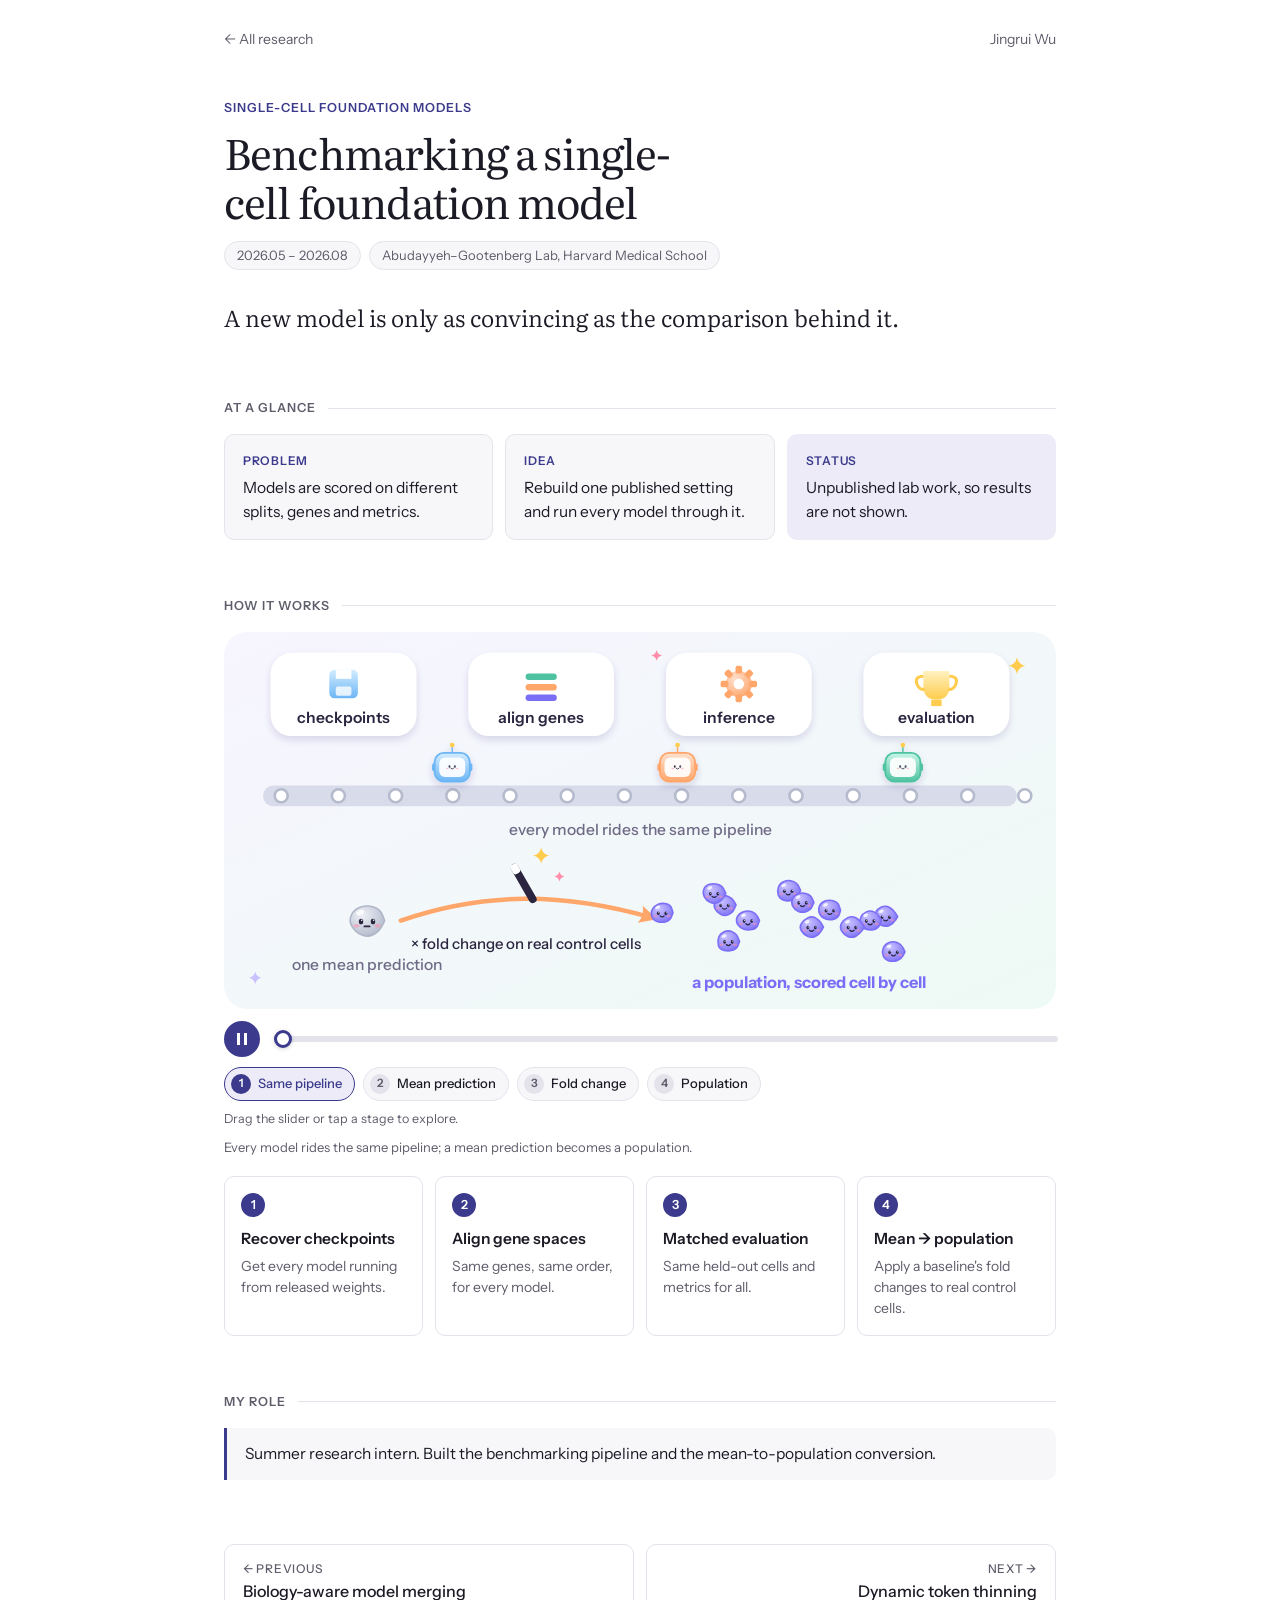
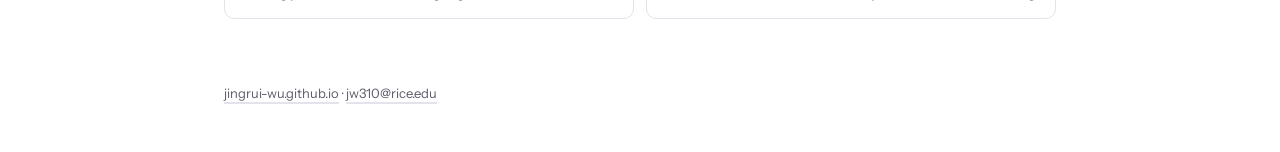
==== commit 318109b9: "Interactive research diagrams and homepage illustrations - Diagram player on every project page: pla" ====
--- a/research/benchmarking.html
+++ b/research/benchmarking.html
@@ -21,9 +21,10 @@
 <ul class="chips"><li>2026.05 – 2026.08</li><li>Abudayyeh–Gootenberg Lab, Harvard Medical School</li></ul>
 <p class="lead">A new model is only as convincing as the comparison behind it.</p></div>
 <section class="block "><h2>At a glance</h2><div class="glance"><div class="g"><span class="gl">Problem</span><p>Models are scored on different splits, genes and metrics.</p></div><div class="g"><span class="gl">Idea</span><p>Rebuild one published setting and run every model through it.</p></div><div class="g"><span class="gl">Status</span><p>Unpublished lab work, so results are not shown.</p></div></div></section>
-<section class="block "><h2>How it works</h2><figure class="diagram"><svg class="anim cute" viewBox="0 0 640 290" role="img" aria-label="Animation: little robot models ride a conveyor belt past checkpoint, gene alignment, inference and evaluation stations; one grey mean-prediction cell is turned by a magic wand into a population of purple cells."><defs><radialGradient id="g-purple" cx="35%" cy="30%" r="80%"><stop offset="0" stop-color="#c9c2ff"/><stop offset="1" stop-color="#7b6ef6"/></radialGradient><linearGradient id="l-purple" x1="0" y1="0" x2="0" y2="1"><stop offset="0" stop-color="#c9c2ff"/><stop offset="1" stop-color="#7b6ef6"/></linearGradient><radialGradient id="g-grey" cx="35%" cy="30%" r="80%"><stop offset="0" stop-color="#eef1f6"/><stop offset="1" stop-color="#aeb6c8"/></radialGradient><linearGradient id="l-grey" x1="0" y1="0" x2="0" y2="1"><stop offset="0" stop-color="#eef1f6"/><stop offset="1" stop-color="#aeb6c8"/></linearGradient><radialGradient id="g-mint" cx="35%" cy="30%" r="80%"><stop offset="0" stop-color="#c8f5e8"/><stop offset="1" stop-color="#4fc3a1"/></radialGradient><linearGradient id="l-mint" x1="0" y1="0" x2="0" y2="1"><stop offset="0" stop-color="#c8f5e8"/><stop offset="1" stop-color="#4fc3a1"/></linearGradient><radialGradient id="g-pink" cx="35%" cy="30%" r="80%"><stop offset="0" stop-color="#ffd6e0"/><stop offset="1" stop-color="#ff8fab"/></radialGradient><linearGradient id="l-pink" x1="0" y1="0" x2="0" y2="1"><stop offset="0" stop-color="#ffd6e0"/><stop offset="1" stop-color="#ff8fab"/></linearGradient><radialGradient id="g-sky" cx="35%" cy="30%" r="80%"><stop offset="0" stop-color="#d3ecff"/><stop offset="1" stop-color="#6cb6f5"/></radialGradient><linearGradient id="l-sky" x1="0" y1="0" x2="0" y2="1"><stop offset="0" stop-color="#d3ecff"/><stop offset="1" stop-color="#6cb6f5"/></linearGradient><radialGradient id="g-peach" cx="35%" cy="30%" r="80%"><stop offset="0" stop-color="#ffe0cc"/><stop offset="1" stop-color="#ffa66b"/></radialGradient><linearGradient id="l-peach" x1="0" y1="0" x2="0" y2="1"><stop offset="0" stop-color="#ffe0cc"/><stop offset="1" stop-color="#ffa66b"/></linearGradient><radialGradient id="g-sun" cx="35%" cy="30%" r="80%"><stop offset="0" stop-color="#fff1bf"/><stop offset="1" stop-color="#ffcc4d"/></radialGradient><linearGradient id="l-sun" x1="0" y1="0" x2="0" y2="1"><stop offset="0" stop-color="#fff1bf"/><stop offset="1" stop-color="#ffcc4d"/></linearGradient><radialGradient id="g-blue" cx="35%" cy="30%" r="80%"><stop offset="0" stop-color="#dbe7ff"/><stop offset="1" stop-color="#3b6fe0"/></radialGradient><linearGradient id="l-blue" x1="0" y1="0" x2="0" y2="1"><stop offset="0" stop-color="#dbe7ff"/><stop offset="1" stop-color="#3b6fe0"/></linearGradient><radialGradient id="g-orange" cx="35%" cy="30%" r="80%"><stop offset="0" stop-color="#ffe2c7"/><stop offset="1" stop-color="#ef7d2d"/></radialGradient><linearGradient id="l-orange" x1="0" y1="0" x2="0" y2="1"><stop offset="0" stop-color="#ffe2c7"/><stop offset="1" stop-color="#ef7d2d"/></linearGradient><radialGradient id="g-red" cx="35%" cy="30%" r="80%"><stop offset="0" stop-color="#ffd9d6"/><stop offset="1" stop-color="#e0524f"/></radialGradient><linearGradient id="l-red" x1="0" y1="0" x2="0" y2="1"><stop offset="0" stop-color="#ffd9d6"/><stop offset="1" stop-color="#e0524f"/></linearGradient><radialGradient id="g-green" cx="35%" cy="30%" r="80%"><stop offset="0" stop-color="#d8f1dc"/><stop offset="1" stop-color="#3c9a4f"/></radialGradient><linearGradient id="l-green" x1="0" y1="0" x2="0" y2="1"><stop offset="0" stop-color="#d8f1dc"/><stop offset="1" stop-color="#3c9a4f"/></linearGradient><radialGradient id="g-lilac" cx="35%" cy="30%" r="80%"><stop offset="0" stop-color="#e6defa"/><stop offset="1" stop-color="#8a6fd6"/></radialGradient><linearGradient id="l-lilac" x1="0" y1="0" x2="0" y2="1"><stop offset="0" stop-color="#e6defa"/><stop offset="1" stop-color="#8a6fd6"/></linearGradient><radialGradient id="g-navy" cx="35%" cy="30%" r="80%"><stop offset="0" stop-color="#dfe3f5"/><stop offset="1" stop-color="#25306b"/></radialGradient><linearGradient id="l-navy" x1="0" y1="0" x2="0" y2="1"><stop offset="0" stop-color="#dfe3f5"/><stop offset="1" stop-color="#25306b"/></linearGradient><radialGradient id="g-cream" cx="35%" cy="30%" r="80%"><stop offset="0" stop-color="#fff6e6"/><stop offset="1" stop-color="#e8c98f"/></radialGradient><linearGradient id="l-cream" x1="0" y1="0" x2="0" y2="1"><stop offset="0" stop-color="#fff6e6"/><stop offset="1" stop-color="#e8c98f"/></linearGradient><linearGradient id="bg" x1="0" y1="0" x2="1" y2="1"><stop offset="0" stop-color="#f7f5ff"/><stop offset="1" stop-color="#eefaf5"/></linearGradient><filter id="sh" x="-30%" y="-30%" width="160%" height="170%"><feDropShadow dx="0" dy="3" stdDeviation="3" flood-color="#3b2f80" flood-opacity=".16"/></filter><marker id="ah" viewBox="0 0 10 10" refX="7" refY="5" markerWidth="5" markerHeight="5" orient="auto-start-reverse"><path d="M1 1L9 5L1 9Q3 5 1 1Z" fill="context-stroke"/></marker></defs><g font-family="var(--sans)"><rect x="0" y="0" width="640" height="290" rx="18" fill="url(#bg)"/><path class="twinkle" style="animation-delay:0s" d="M610 19.7 Q611.08 24.92 616.3 26 Q611.08 27.08 610 32.3 Q608.92 27.08 603.7 26 Q608.92 24.92 610 19.7Z" fill="#ffcc4d"/><path class="twinkle" style="animation-delay:1.2s" d="M24 261.1 Q24.84 265.16 28.9 266 Q24.84 266.84 24 270.9 Q23.16 266.84 19.1 266 Q23.16 265.16 24 261.1Z" fill="#c9c2ff"/><path class="twinkle" style="animation-delay:2.1s" d="M332.8 13.8 Q333.52000000000004 17.28 337.0 18 Q333.52000000000004 18.72 332.8 22.2 Q332.08 18.72 328.6 18 Q332.08 17.28 332.8 13.8Z" fill="#ff8fab"/><g filter="url(#sh)"><rect x="36" y="16" width="112" height="64" rx="16" fill="#fff"/></g><g transform="translate(92 40)"><g class=""><rect x="-11" y="-11" width="22" height="22" rx="4" fill="url(#l-sky)"/><rect x="-6" y="-11" width="12" height="7" fill="#fff"/><rect x="-6" y="2" width="12" height="7" rx="1.5" fill="#fff" opacity=".8"/></g></g><text x="92" y="70" text-anchor="middle" font-size="12" font-weight="600" fill="#2b2540">checkpoints</text><g filter="url(#sh)"><rect x="188" y="16" width="112" height="64" rx="16" fill="#fff"/></g><g transform="translate(244 40)"><g class=""><rect x="-12" y="-8" width="24" height="5" rx="2.5" fill="#4fc3a1"/><rect x="-12" y="0" width="24" height="5" rx="2.5" fill="#ffa66b"/><rect x="-12" y="8" width="24" height="5" rx="2.5" fill="#7b6ef6"/></g></g><text x="244" y="70" text-anchor="middle" font-size="12" font-weight="600" fill="#2b2540">align genes</text><g filter="url(#sh)"><rect x="340" y="16" width="112" height="64" rx="16" fill="#fff"/></g><g transform="translate(396 40)"><g class="spin"><circle r="10" fill="url(#g-peach)"/><circle r="4" fill="#fff"/><rect x="-2.5" y="-14" width="5" height="6" rx="1.5" fill="#ffa66b" transform="rotate(0)"/><rect x="-2.5" y="-14" width="5" height="6" rx="1.5" fill="#ffa66b" transform="rotate(45)"/><rect x="-2.5" y="-14" width="5" height="6" rx="1.5" fill="#ffa66b" transform="rotate(90)"/><rect x="-2.5" y="-14" width="5" height="6" rx="1.5" fill="#ffa66b" transform="rotate(135)"/><rect x="-2.5" y="-14" width="5" height="6" rx="1.5" fill="#ffa66b" transform="rotate(180)"/><rect x="-2.5" y="-14" width="5" height="6" rx="1.5" fill="#ffa66b" transform="rotate(225)"/><rect x="-2.5" y="-14" width="5" height="6" rx="1.5" fill="#ffa66b" transform="rotate(270)"/><rect x="-2.5" y="-14" width="5" height="6" rx="1.5" fill="#ffa66b" transform="rotate(315)"/></g></g><text x="396" y="70" text-anchor="middle" font-size="12" font-weight="600" fill="#2b2540">inference</text><g filter="url(#sh)"><rect x="492" y="16" width="112" height="64" rx="16" fill="#fff"/></g><g transform="translate(548 40)"><g class=""><path d="M-10 -10 H10 V2 Q10 12 0 12 Q-10 12 -10 2Z" fill="url(#l-sun)"/><path d="M-10 -6 Q-17 -6 -15 0 Q-13 5 -9 4M10 -6 Q17 -6 15 0 Q13 5 9 4" stroke="#ffcc4d" stroke-width="2.4" fill="none"/><rect x="-4" y="12" width="8" height="5" fill="#ffcc4d"/></g></g><text x="548" y="70" text-anchor="middle" font-size="12" font-weight="600" fill="#2b2540">evaluation</text><rect x="30" y="118" width="580" height="16" rx="8" fill="#d8dcea"/><circle class="spin" cx="44" cy="126" r="5" fill="#fff" stroke="#b5bbcc" stroke-width="2"/><circle class="spin" cx="88" cy="126" r="5" fill="#fff" stroke="#b5bbcc" stroke-width="2"/><circle class="spin" cx="132" cy="126" r="5" fill="#fff" stroke="#b5bbcc" stroke-width="2"/><circle class="spin" cx="176" cy="126" r="5" fill="#fff" stroke="#b5bbcc" stroke-width="2"/><circle class="spin" cx="220" cy="126" r="5" fill="#fff" stroke="#b5bbcc" stroke-width="2"/><circle class="spin" cx="264" cy="126" r="5" fill="#fff" stroke="#b5bbcc" stroke-width="2"/><circle class="spin" cx="308" cy="126" r="5" fill="#fff" stroke="#b5bbcc" stroke-width="2"/><circle class="spin" cx="352" cy="126" r="5" fill="#fff" stroke="#b5bbcc" stroke-width="2"/><circle class="spin" cx="396" cy="126" r="5" fill="#fff" stroke="#b5bbcc" stroke-width="2"/><circle class="spin" cx="440" cy="126" r="5" fill="#fff" stroke="#b5bbcc" stroke-width="2"/><circle class="spin" cx="484" cy="126" r="5" fill="#fff" stroke="#b5bbcc" stroke-width="2"/><circle class="spin" cx="528" cy="126" r="5" fill="#fff" stroke="#b5bbcc" stroke-width="2"/><circle class="spin" cx="572" cy="126" r="5" fill="#fff" stroke="#b5bbcc" stroke-width="2"/><circle class="spin" cx="616" cy="126" r="5" fill="#fff" stroke="#b5bbcc" stroke-width="2"/><g><animateMotion dur="6s" begin="-0s" repeatCount="indefinite" path="M0 0 H520"/><g filter="url(#sh)"><line x1="60" y1="93.0" x2="60" y2="88.0" stroke="#6cb6f5" stroke-width="1.1"/><circle class="blink" cx="60" cy="87.0" r="1.8" fill="#ffcc4d"/><rect x="44.5" y="101.0" width="3.0" height="6.0" rx="1.5" fill="#6cb6f5"/><rect x="72.5" y="101.0" width="3.0" height="6.0" rx="1.5" fill="#6cb6f5"/><rect x="46.5" y="93.0" width="27.0" height="22.0" rx="7.0" fill="url(#l-sky)" stroke="#6cb6f5" stroke-width="1.5"/><rect x="50.0" y="96.5" width="20.0" height="15.0" rx="4.5" fill="#fff" opacity=".92"/><ellipse cx="57.9" cy="103.5" rx="0.7" ry="1.0" fill="#2b2540"/><ellipse cx="62.1" cy="103.5" rx="0.7" ry="1.0" fill="#2b2540"/><circle cx="58.2" cy="103.1" r="0.3" fill="#fff"/><circle cx="62.3" cy="103.1" r="0.3" fill="#fff"/><ellipse cx="56.3" cy="105.0" rx="1.1" ry="0.6" fill="#ff8fab" opacity=".55"/><ellipse cx="63.7" cy="105.0" rx="1.1" ry="0.6" fill="#ff8fab" opacity=".55"/><path d="M58.9 104.9 Q60.0 106.0 61.1 104.9" stroke="#2b2540" stroke-width="0.6" fill="none" stroke-linecap="round"/></g></g><g><animateMotion dur="6s" begin="-2s" repeatCount="indefinite" path="M0 0 H520"/><g filter="url(#sh)"><line x1="60" y1="93.0" x2="60" y2="88.0" stroke="#ffa66b" stroke-width="1.1"/><circle class="blink" cx="60" cy="87.0" r="1.8" fill="#ffcc4d"/><rect x="44.5" y="101.0" width="3.0" height="6.0" rx="1.5" fill="#ffa66b"/><rect x="72.5" y="101.0" width="3.0" height="6.0" rx="1.5" fill="#ffa66b"/><rect x="46.5" y="93.0" width="27.0" height="22.0" rx="7.0" fill="url(#l-peach)" stroke="#ffa66b" stroke-width="1.5"/><rect x="50.0" y="96.5" width="20.0" height="15.0" rx="4.5" fill="#fff" opacity=".92"/><ellipse cx="57.9" cy="103.5" rx="0.7" ry="1.0" fill="#2b2540"/><ellipse cx="62.1" cy="103.5" rx="0.7" ry="1.0" fill="#2b2540"/><circle cx="58.2" cy="103.1" r="0.3" fill="#fff"/><circle cx="62.3" cy="103.1" r="0.3" fill="#fff"/><ellipse cx="56.3" cy="105.0" rx="1.1" ry="0.6" fill="#ff8fab" opacity=".55"/><ellipse cx="63.7" cy="105.0" rx="1.1" ry="0.6" fill="#ff8fab" opacity=".55"/><path d="M58.9 104.9 Q60.0 106.0 61.1 104.9" stroke="#2b2540" stroke-width="0.6" fill="none" stroke-linecap="round"/></g></g><g><animateMotion dur="6s" begin="-4s" repeatCount="indefinite" path="M0 0 H520"/><g filter="url(#sh)"><line x1="60" y1="93.0" x2="60" y2="88.0" stroke="#4fc3a1" stroke-width="1.1"/><circle class="blink" cx="60" cy="87.0" r="1.8" fill="#ffcc4d"/><rect x="44.5" y="101.0" width="3.0" height="6.0" rx="1.5" fill="#4fc3a1"/><rect x="72.5" y="101.0" width="3.0" height="6.0" rx="1.5" fill="#4fc3a1"/><rect x="46.5" y="93.0" width="27.0" height="22.0" rx="7.0" fill="url(#l-mint)" stroke="#4fc3a1" stroke-width="1.5"/><rect x="50.0" y="96.5" width="20.0" height="15.0" rx="4.5" fill="#fff" opacity=".92"/><ellipse cx="57.9" cy="103.5" rx="0.7" ry="1.0" fill="#2b2540"/><ellipse cx="62.1" cy="103.5" rx="0.7" ry="1.0" fill="#2b2540"/><circle cx="58.2" cy="103.1" r="0.3" fill="#fff"/><circle cx="62.3" cy="103.1" r="0.3" fill="#fff"/><ellipse cx="56.3" cy="105.0" rx="1.1" ry="0.6" fill="#ff8fab" opacity=".55"/><ellipse cx="63.7" cy="105.0" rx="1.1" ry="0.6" fill="#ff8fab" opacity=".55"/><path d="M58.9 104.9 Q60.0 106.0 61.1 104.9" stroke="#2b2540" stroke-width="0.6" fill="none" stroke-linecap="round"/></g></g><text x="320" y="156" text-anchor="middle" font-size="12" font-weight="500" fill="#6f6a86">every model rides the same pipeline</text><g><path d="M123.6 222.0 Q123.6 222.0 121.5 226.3 Q119.3 230.6 114.7 232.9 Q110.0 235.2 105.4 232.8 Q100.8 230.5 98.3 226.2 Q95.9 222.0 98.1 217.5 Q100.3 213.1 105.2 211.6 Q110.0 210.0 115.0 211.5 Q119.9 212.9 121.8 217.4Z" fill="url(#g-grey)" stroke="#aeb6c8" stroke-width="1.2"/><ellipse cx="104.7" cy="215.7" rx="3.1" ry="1.8" fill="#fff" opacity=".8" transform="rotate(-25 104.7 215.7)"/><ellipse cx="105.4" cy="222.7" rx="1.7" ry="2.2" fill="#2b2540"/><ellipse cx="114.6" cy="222.7" rx="1.7" ry="2.2" fill="#2b2540"/><circle cx="105.9" cy="221.8" r="0.6" fill="#fff"/><circle cx="115.1" cy="221.8" r="0.6" fill="#fff"/><ellipse cx="101.9" cy="226.0" rx="2.4" ry="1.4" fill="#ff8fab" opacity=".55"/><ellipse cx="118.1" cy="226.0" rx="2.4" ry="1.4" fill="#ff8fab" opacity=".55"/><line x1="108.0" y1="226.5" x2="112.0" y2="226.5" stroke="#2b2540" stroke-width="1.4" stroke-linecap="round"/></g><text x="110" y="260" text-anchor="middle" font-size="12" font-weight="500" fill="#6f6a86">one mean prediction</text><path class="dr2" pathLength="100" d="M136 222 C 200 200 260 200 330 220" fill="none" stroke="#ffa66b" stroke-width="3.4" stroke-linecap="round" marker-end="url(#ah)"/><g class="ap2"><g transform="translate(232 196) rotate(-30)"><rect x="-3" y="-20" width="6" height="34" rx="3" fill="#2b2540"/><rect x="-3" y="-20" width="6" height="8" rx="2" fill="#fff"/></g><path class="twinkle" style="animation-delay:0s" d="M244 165.7 Q245.08 170.92 250.3 172 Q245.08 173.08 244 178.3 Q242.92 173.08 237.7 172 Q242.92 170.92 244 165.7Z" fill="#ffcc4d"/><path class="twinkle" style="animation-delay:0.4s" d="M258 184.15 Q258.66 187.34 261.85 188 Q258.66 188.66 258 191.85 Q257.34 188.66 254.15 188 Q257.34 187.34 258 184.15Z" fill="#ff8fab"/></g><text x="232" y="244" text-anchor="middle" font-size="11.5" font-weight="500" fill="#2b2540">&#215; fold change on real control cells</text><g class="burst" style="--dx:-47px;--dy:4px"><g><path d="M458.9 218.0 Q458.9 218.0 457.8 221.1 Q456.7 224.2 453.4 224.9 Q450.0 225.7 446.9 224.7 Q443.9 223.7 442.1 220.8 Q440.3 218.0 441.9 215.0 Q443.5 212.0 446.7 211.1 Q450.0 210.2 453.1 211.2 Q456.2 212.3 457.6 215.1Z" fill="url(#g-purple)" stroke="#7b6ef6" stroke-width="1.2"/><ellipse cx="446.6" cy="213.9" rx="2.0" ry="1.2" fill="#fff" opacity=".8" transform="rotate(-25 446.6 213.9)"/><ellipse cx="447.1" cy="218.4" rx="1.1" ry="1.4" fill="#2b2540"/><ellipse cx="452.9" cy="218.4" rx="1.1" ry="1.4" fill="#2b2540"/><circle cx="447.4" cy="217.9" r="0.4" fill="#fff"/><circle cx="453.3" cy="217.9" r="0.4" fill="#fff"/><ellipse cx="444.8" cy="220.6" rx="1.6" ry="0.9" fill="#ff8fab" opacity=".55"/><ellipse cx="455.2" cy="220.6" rx="1.6" ry="0.9" fill="#ff8fab" opacity=".55"/><path d="M448.4 220.4 Q450.0 222.0 451.6 220.4" stroke="#2b2540" stroke-width="0.9" fill="none" stroke-linecap="round"/></g></g><g class="burst" style="--dx:65px;--dy:28px"><g><path d="M458.8 218.0 Q458.8 218.0 457.5 220.8 Q456.1 223.6 453.0 224.7 Q450.0 225.8 446.6 225.0 Q443.2 224.2 442.1 221.1 Q440.9 218.0 442.2 215.0 Q443.4 212.0 446.7 210.8 Q450.0 209.6 453.1 211.0 Q456.2 212.3 457.5 215.1Z" fill="url(#g-purple)" stroke="#7b6ef6" stroke-width="1.2"/><ellipse cx="446.6" cy="213.9" rx="2.0" ry="1.2" fill="#fff" opacity=".8" transform="rotate(-25 446.6 213.9)"/><ellipse cx="447.1" cy="218.4" rx="1.1" ry="1.4" fill="#2b2540"/><ellipse cx="452.9" cy="218.4" rx="1.1" ry="1.4" fill="#2b2540"/><circle cx="447.4" cy="217.9" r="0.4" fill="#fff"/><circle cx="453.3" cy="217.9" r="0.4" fill="#fff"/><ellipse cx="444.8" cy="220.6" rx="1.6" ry="0.9" fill="#ff8fab" opacity=".55"/><ellipse cx="455.2" cy="220.6" rx="1.6" ry="0.9" fill="#ff8fab" opacity=".55"/><path d="M448.4 220.4 Q450.0 222.0 451.6 220.4" stroke="#2b2540" stroke-width="0.9" fill="none" stroke-linecap="round"/></g></g><g class="burst" style="--dx:59px;--dy:1px"><g><path d="M459.2 218.0 Q459.2 218.0 457.5 220.7 Q455.9 223.4 452.9 224.7 Q450.0 226.0 447.0 224.8 Q443.9 223.6 442.3 220.8 Q440.7 218.0 442.1 215.0 Q443.5 212.0 446.7 210.6 Q450.0 209.2 453.0 210.9 Q455.9 212.5 457.6 215.3Z" fill="url(#g-purple)" stroke="#7b6ef6" stroke-width="1.2"/><ellipse cx="446.6" cy="213.9" rx="2.0" ry="1.2" fill="#fff" opacity=".8" transform="rotate(-25 446.6 213.9)"/><ellipse cx="447.1" cy="218.4" rx="1.1" ry="1.4" fill="#2b2540"/><ellipse cx="452.9" cy="218.4" rx="1.1" ry="1.4" fill="#2b2540"/><circle cx="447.4" cy="217.9" r="0.4" fill="#fff"/><circle cx="453.3" cy="217.9" r="0.4" fill="#fff"/><ellipse cx="444.8" cy="220.6" rx="1.6" ry="0.9" fill="#ff8fab" opacity=".55"/><ellipse cx="455.2" cy="220.6" rx="1.6" ry="0.9" fill="#ff8fab" opacity=".55"/><path d="M448.4 220.4 Q450.0 222.0 451.6 220.4" stroke="#2b2540" stroke-width="0.9" fill="none" stroke-linecap="round"/></g></g><g class="burst" style="--dx:16px;--dy:-4px"><g><path d="M458.3 218.0 Q458.3 218.0 457.4 221.0 Q456.6 224.0 453.3 224.9 Q450.0 225.8 446.8 224.8 Q443.7 223.8 442.2 220.9 Q440.8 218.0 442.0 214.9 Q443.3 211.9 446.7 210.8 Q450.0 209.8 453.2 211.0 Q456.4 212.1 457.3 215.1Z" fill="url(#g-purple)" stroke="#7b6ef6" stroke-width="1.2"/><ellipse cx="446.6" cy="213.9" rx="2.0" ry="1.2" fill="#fff" opacity=".8" transform="rotate(-25 446.6 213.9)"/><ellipse cx="447.1" cy="218.4" rx="1.1" ry="1.4" fill="#2b2540"/><ellipse cx="452.9" cy="218.4" rx="1.1" ry="1.4" fill="#2b2540"/><circle cx="447.4" cy="217.9" r="0.4" fill="#fff"/><circle cx="453.3" cy="217.9" r="0.4" fill="#fff"/><ellipse cx="444.8" cy="220.6" rx="1.6" ry="0.9" fill="#ff8fab" opacity=".55"/><ellipse cx="455.2" cy="220.6" rx="1.6" ry="0.9" fill="#ff8fab" opacity=".55"/><path d="M448.4 220.4 Q450.0 222.0 451.6 220.4" stroke="#2b2540" stroke-width="0.9" fill="none" stroke-linecap="round"/></g></g><g class="burst" style="--dx:-65px;--dy:-8px"><g><path d="M458.9 218.0 Q458.9 218.0 457.6 220.9 Q456.4 223.9 453.2 225.3 Q450.0 226.8 447.0 225.2 Q444.0 223.6 442.7 220.8 Q441.4 218.0 442.8 215.3 Q444.1 212.6 447.1 211.4 Q450.0 210.2 452.9 211.4 Q455.9 212.6 457.4 215.3Z" fill="url(#g-purple)" stroke="#7b6ef6" stroke-width="1.2"/><ellipse cx="446.6" cy="213.9" rx="2.0" ry="1.2" fill="#fff" opacity=".8" transform="rotate(-25 446.6 213.9)"/><ellipse cx="447.1" cy="218.4" rx="1.1" ry="1.4" fill="#2b2540"/><ellipse cx="452.9" cy="218.4" rx="1.1" ry="1.4" fill="#2b2540"/><circle cx="447.4" cy="217.9" r="0.4" fill="#fff"/><circle cx="453.3" cy="217.9" r="0.4" fill="#fff"/><ellipse cx="444.8" cy="220.6" rx="1.6" ry="0.9" fill="#ff8fab" opacity=".55"/><ellipse cx="455.2" cy="220.6" rx="1.6" ry="0.9" fill="#ff8fab" opacity=".55"/><path d="M448.4 220.4 Q450.0 222.0 451.6 220.4" stroke="#2b2540" stroke-width="0.9" fill="none" stroke-linecap="round"/></g></g><g class="burst" style="--dx:47px;--dy:4px"><g><path d="M458.7 218.0 Q458.7 218.0 457.5 220.9 Q456.4 223.8 453.2 224.8 Q450.0 225.7 446.9 224.7 Q443.8 223.7 442.7 220.9 Q441.6 218.0 442.9 215.3 Q444.1 212.6 447.1 211.3 Q450.0 210.0 453.0 211.3 Q456.0 212.5 457.3 215.3Z" fill="url(#g-purple)" stroke="#7b6ef6" stroke-width="1.2"/><ellipse cx="446.6" cy="213.9" rx="2.0" ry="1.2" fill="#fff" opacity=".8" transform="rotate(-25 446.6 213.9)"/><ellipse cx="447.1" cy="218.4" rx="1.1" ry="1.4" fill="#2b2540"/><ellipse cx="452.9" cy="218.4" rx="1.1" ry="1.4" fill="#2b2540"/><circle cx="447.4" cy="217.9" r="0.4" fill="#fff"/><circle cx="453.3" cy="217.9" r="0.4" fill="#fff"/><ellipse cx="444.8" cy="220.6" rx="1.6" ry="0.9" fill="#ff8fab" opacity=".55"/><ellipse cx="455.2" cy="220.6" rx="1.6" ry="0.9" fill="#ff8fab" opacity=".55"/><path d="M448.4 220.4 Q450.0 222.0 451.6 220.4" stroke="#2b2540" stroke-width="0.9" fill="none" stroke-linecap="round"/></g></g><g class="burst" style="--dx:-16px;--dy:-19px"><g><path d="M459.6 218.0 Q459.6 218.0 457.9 220.9 Q456.3 223.8 453.1 225.1 Q450.0 226.4 446.6 225.3 Q443.3 224.2 442.3 221.1 Q441.4 218.0 442.5 215.1 Q443.6 212.1 446.8 210.9 Q450.0 209.6 453.4 210.7 Q456.8 211.7 458.2 214.9Z" fill="url(#g-purple)" stroke="#7b6ef6" stroke-width="1.2"/><ellipse cx="446.6" cy="213.9" rx="2.0" ry="1.2" fill="#fff" opacity=".8" transform="rotate(-25 446.6 213.9)"/><ellipse cx="447.1" cy="218.4" rx="1.1" ry="1.4" fill="#2b2540"/><ellipse cx="452.9" cy="218.4" rx="1.1" ry="1.4" fill="#2b2540"/><circle cx="447.4" cy="217.9" r="0.4" fill="#fff"/><circle cx="453.3" cy="217.9" r="0.4" fill="#fff"/><ellipse cx="444.8" cy="220.6" rx="1.6" ry="0.9" fill="#ff8fab" opacity=".55"/><ellipse cx="455.2" cy="220.6" rx="1.6" ry="0.9" fill="#ff8fab" opacity=".55"/><path d="M448.4 220.4 Q450.0 222.0 451.6 220.4" stroke="#2b2540" stroke-width="0.9" fill="none" stroke-linecap="round"/></g></g><g class="burst" style="--dx:-5px;--dy:-10px"><g><path d="M458.8 218.0 Q458.8 218.0 457.5 220.9 Q456.3 223.8 453.1 225.0 Q450.0 226.2 446.9 225.0 Q443.8 223.7 442.4 220.9 Q441.0 218.0 442.4 215.1 Q443.7 212.2 446.9 211.3 Q450.0 210.3 453.1 211.3 Q456.3 212.2 457.5 215.1Z" fill="url(#g-purple)" stroke="#7b6ef6" stroke-width="1.2"/><ellipse cx="446.6" cy="213.9" rx="2.0" ry="1.2" fill="#fff" opacity=".8" transform="rotate(-25 446.6 213.9)"/><ellipse cx="447.1" cy="218.4" rx="1.1" ry="1.4" fill="#2b2540"/><ellipse cx="452.9" cy="218.4" rx="1.1" ry="1.4" fill="#2b2540"/><circle cx="447.4" cy="217.9" r="0.4" fill="#fff"/><circle cx="453.3" cy="217.9" r="0.4" fill="#fff"/><ellipse cx="444.8" cy="220.6" rx="1.6" ry="0.9" fill="#ff8fab" opacity=".55"/><ellipse cx="455.2" cy="220.6" rx="1.6" ry="0.9" fill="#ff8fab" opacity=".55"/><path d="M448.4 220.4 Q450.0 222.0 451.6 220.4" stroke="#2b2540" stroke-width="0.9" fill="none" stroke-linecap="round"/></g></g><g class="burst" style="--dx:2px;--dy:9px"><g><path d="M459.1 218.0 Q459.1 218.0 457.5 220.8 Q456.0 223.5 453.0 225.0 Q450.0 226.6 446.9 225.1 Q443.8 223.7 442.1 220.8 Q440.4 218.0 442.2 215.2 Q443.9 212.4 447.0 210.9 Q450.0 209.4 453.0 210.9 Q456.0 212.5 457.5 215.2Z" fill="url(#g-purple)" stroke="#7b6ef6" stroke-width="1.2"/><ellipse cx="446.6" cy="213.9" rx="2.0" ry="1.2" fill="#fff" opacity=".8" transform="rotate(-25 446.6 213.9)"/><ellipse cx="447.1" cy="218.4" rx="1.1" ry="1.4" fill="#2b2540"/><ellipse cx="452.9" cy="218.4" rx="1.1" ry="1.4" fill="#2b2540"/><circle cx="447.4" cy="217.9" r="0.4" fill="#fff"/><circle cx="453.3" cy="217.9" r="0.4" fill="#fff"/><ellipse cx="444.8" cy="220.6" rx="1.6" ry="0.9" fill="#ff8fab" opacity=".55"/><ellipse cx="455.2" cy="220.6" rx="1.6" ry="0.9" fill="#ff8fab" opacity=".55"/><path d="M448.4 220.4 Q450.0 222.0 451.6 220.4" stroke="#2b2540" stroke-width="0.9" fill="none" stroke-linecap="round"/></g></g><g class="burst" style="--dx:-113px;--dy:-2px"><g><path d="M458.4 218.0 Q458.4 218.0 457.3 220.9 Q456.3 223.8 453.1 224.8 Q450.0 225.8 446.7 224.9 Q443.4 224.1 442.2 221.0 Q441.0 218.0 442.5 215.3 Q444.1 212.6 447.0 211.4 Q450.0 210.3 453.3 211.1 Q456.6 211.9 457.5 215.0Z" fill="url(#g-purple)" stroke="#7b6ef6" stroke-width="1.2"/><ellipse cx="446.6" cy="213.9" rx="2.0" ry="1.2" fill="#fff" opacity=".8" transform="rotate(-25 446.6 213.9)"/><ellipse cx="447.1" cy="218.4" rx="1.1" ry="1.4" fill="#2b2540"/><ellipse cx="452.9" cy="218.4" rx="1.1" ry="1.4" fill="#2b2540"/><circle cx="447.4" cy="217.9" r="0.4" fill="#fff"/><circle cx="453.3" cy="217.9" r="0.4" fill="#fff"/><ellipse cx="444.8" cy="220.6" rx="1.6" ry="0.9" fill="#ff8fab" opacity=".55"/><ellipse cx="455.2" cy="220.6" rx="1.6" ry="0.9" fill="#ff8fab" opacity=".55"/><path d="M448.4 220.4 Q450.0 222.0 451.6 220.4" stroke="#2b2540" stroke-width="0.9" fill="none" stroke-linecap="round"/></g></g><g class="burst" style="--dx:-73px;--dy:-17px"><g><path d="M459.0 218.0 Q459.0 218.0 457.6 220.8 Q456.1 223.6 453.1 225.0 Q450.0 226.5 446.9 225.0 Q443.9 223.6 442.5 220.8 Q441.0 218.0 442.1 214.9 Q443.2 211.7 446.6 211.0 Q450.0 210.3 453.1 211.3 Q456.2 212.3 457.6 215.2Z" fill="url(#g-purple)" stroke="#7b6ef6" stroke-width="1.2"/><ellipse cx="446.6" cy="213.9" rx="2.0" ry="1.2" fill="#fff" opacity=".8" transform="rotate(-25 446.6 213.9)"/><ellipse cx="447.1" cy="218.4" rx="1.1" ry="1.4" fill="#2b2540"/><ellipse cx="452.9" cy="218.4" rx="1.1" ry="1.4" fill="#2b2540"/><circle cx="447.4" cy="217.9" r="0.4" fill="#fff"/><circle cx="453.3" cy="217.9" r="0.4" fill="#fff"/><ellipse cx="444.8" cy="220.6" rx="1.6" ry="0.9" fill="#ff8fab" opacity=".55"/><ellipse cx="455.2" cy="220.6" rx="1.6" ry="0.9" fill="#ff8fab" opacity=".55"/><path d="M448.4 220.4 Q450.0 222.0 451.6 220.4" stroke="#2b2540" stroke-width="0.9" fill="none" stroke-linecap="round"/></g></g><g class="burst" style="--dx:-62px;--dy:20px"><g><path d="M458.6 218.0 Q458.6 218.0 457.5 220.9 Q456.4 223.9 453.2 224.8 Q450.0 225.8 446.7 225.0 Q443.3 224.2 442.3 221.1 Q441.4 218.0 442.5 215.0 Q443.6 212.1 446.8 210.6 Q450.0 209.2 453.1 210.7 Q456.3 212.2 457.4 215.1Z" fill="url(#g-purple)" stroke="#7b6ef6" stroke-width="1.2"/><ellipse cx="446.6" cy="213.9" rx="2.0" ry="1.2" fill="#fff" opacity=".8" transform="rotate(-25 446.6 213.9)"/><ellipse cx="447.1" cy="218.4" rx="1.1" ry="1.4" fill="#2b2540"/><ellipse cx="452.9" cy="218.4" rx="1.1" ry="1.4" fill="#2b2540"/><circle cx="447.4" cy="217.9" r="0.4" fill="#fff"/><circle cx="453.3" cy="217.9" r="0.4" fill="#fff"/><ellipse cx="444.8" cy="220.6" rx="1.6" ry="0.9" fill="#ff8fab" opacity=".55"/><ellipse cx="455.2" cy="220.6" rx="1.6" ry="0.9" fill="#ff8fab" opacity=".55"/><path d="M448.4 220.4 Q450.0 222.0 451.6 220.4" stroke="#2b2540" stroke-width="0.9" fill="none" stroke-linecap="round"/></g></g><g class="burst" style="--dx:33px;--dy:9px"><g><path d="M459.7 218.0 Q459.7 218.0 457.8 220.7 Q455.9 223.4 453.0 225.0 Q450.0 226.6 446.8 225.2 Q443.7 223.8 442.0 220.9 Q440.4 218.0 442.0 215.1 Q443.7 212.2 446.9 210.7 Q450.0 209.2 453.0 210.8 Q456.0 212.5 457.9 215.2Z" fill="url(#g-purple)" stroke="#7b6ef6" stroke-width="1.2"/><ellipse cx="446.6" cy="213.9" rx="2.0" ry="1.2" fill="#fff" opacity=".8" transform="rotate(-25 446.6 213.9)"/><ellipse cx="447.1" cy="218.4" rx="1.1" ry="1.4" fill="#2b2540"/><ellipse cx="452.9" cy="218.4" rx="1.1" ry="1.4" fill="#2b2540"/><circle cx="447.4" cy="217.9" r="0.4" fill="#fff"/><circle cx="453.3" cy="217.9" r="0.4" fill="#fff"/><ellipse cx="444.8" cy="220.6" rx="1.6" ry="0.9" fill="#ff8fab" opacity=".55"/><ellipse cx="455.2" cy="220.6" rx="1.6" ry="0.9" fill="#ff8fab" opacity=".55"/><path d="M448.4 220.4 Q450.0 222.0 451.6 220.4" stroke="#2b2540" stroke-width="0.9" fill="none" stroke-linecap="round"/></g></g><text x="450" y="274" text-anchor="middle" font-size="12.5" font-weight="700" fill="#7b6ef6">a population, scored cell by cell</text></g></svg><figcaption>Every model rides the same pipeline; a mean prediction becomes a population.</figcaption></figure><ol class="steps"><li><span class="n">1</span><b>Recover checkpoints</b><span>Get every model running from released weights.</span></li><li><span class="n">2</span><b>Align gene spaces</b><span>Same genes, same order, for every model.</span></li><li><span class="n">3</span><b>Matched evaluation</b><span>Same held-out cells and metrics for all.</span></li><li><span class="n">4</span><b>Mean &rarr; population</b><span>Apply a baseline's fold changes to real control cells.</span></li></ol></section>
+<section class="block "><h2>How it works</h2><figure class="diagram" data-stages="[[&quot;Same pipeline&quot;, 0.2], [&quot;Mean prediction&quot;, 1.4], [&quot;Fold change&quot;, 3.0], [&quot;Population&quot;, 4.6]]"><svg class="anim cute" viewBox="0 0 640 290" role="img" aria-label="Animation: little robot models ride a conveyor belt past checkpoint, gene alignment, inference and evaluation stations; one grey mean-prediction cell is turned by a magic wand into a population of purple cells."><defs><radialGradient id="g-purple" cx="35%" cy="30%" r="80%"><stop offset="0" stop-color="#c9c2ff"/><stop offset="1" stop-color="#7b6ef6"/></radialGradient><linearGradient id="l-purple" x1="0" y1="0" x2="0" y2="1"><stop offset="0" stop-color="#c9c2ff"/><stop offset="1" stop-color="#7b6ef6"/></linearGradient><radialGradient id="g-grey" cx="35%" cy="30%" r="80%"><stop offset="0" stop-color="#eef1f6"/><stop offset="1" stop-color="#aeb6c8"/></radialGradient><linearGradient id="l-grey" x1="0" y1="0" x2="0" y2="1"><stop offset="0" stop-color="#eef1f6"/><stop offset="1" stop-color="#aeb6c8"/></linearGradient><radialGradient id="g-mint" cx="35%" cy="30%" r="80%"><stop offset="0" stop-color="#c8f5e8"/><stop offset="1" stop-color="#4fc3a1"/></radialGradient><linearGradient id="l-mint" x1="0" y1="0" x2="0" y2="1"><stop offset="0" stop-color="#c8f5e8"/><stop offset="1" stop-color="#4fc3a1"/></linearGradient><radialGradient id="g-pink" cx="35%" cy="30%" r="80%"><stop offset="0" stop-color="#ffd6e0"/><stop offset="1" stop-color="#ff8fab"/></radialGradient><linearGradient id="l-pink" x1="0" y1="0" x2="0" y2="1"><stop offset="0" stop-color="#ffd6e0"/><stop offset="1" stop-color="#ff8fab"/></linearGradient><radialGradient id="g-sky" cx="35%" cy="30%" r="80%"><stop offset="0" stop-color="#d3ecff"/><stop offset="1" stop-color="#6cb6f5"/></radialGradient><linearGradient id="l-sky" x1="0" y1="0" x2="0" y2="1"><stop offset="0" stop-color="#d3ecff"/><stop offset="1" stop-color="#6cb6f5"/></linearGradient><radialGradient id="g-peach" cx="35%" cy="30%" r="80%"><stop offset="0" stop-color="#ffe0cc"/><stop offset="1" stop-color="#ffa66b"/></radialGradient><linearGradient id="l-peach" x1="0" y1="0" x2="0" y2="1"><stop offset="0" stop-color="#ffe0cc"/><stop offset="1" stop-color="#ffa66b"/></linearGradient><radialGradient id="g-sun" cx="35%" cy="30%" r="80%"><stop offset="0" stop-color="#fff1bf"/><stop offset="1" stop-color="#ffcc4d"/></radialGradient><linearGradient id="l-sun" x1="0" y1="0" x2="0" y2="1"><stop offset="0" stop-color="#fff1bf"/><stop offset="1" stop-color="#ffcc4d"/></linearGradient><radialGradient id="g-blue" cx="35%" cy="30%" r="80%"><stop offset="0" stop-color="#dbe7ff"/><stop offset="1" stop-color="#3b6fe0"/></radialGradient><linearGradient id="l-blue" x1="0" y1="0" x2="0" y2="1"><stop offset="0" stop-color="#dbe7ff"/><stop offset="1" stop-color="#3b6fe0"/></linearGradient><radialGradient id="g-orange" cx="35%" cy="30%" r="80%"><stop offset="0" stop-color="#ffe2c7"/><stop offset="1" stop-color="#ef7d2d"/></radialGradient><linearGradient id="l-orange" x1="0" y1="0" x2="0" y2="1"><stop offset="0" stop-color="#ffe2c7"/><stop offset="1" stop-color="#ef7d2d"/></linearGradient><radialGradient id="g-red" cx="35%" cy="30%" r="80%"><stop offset="0" stop-color="#ffd9d6"/><stop offset="1" stop-color="#e0524f"/></radialGradient><linearGradient id="l-red" x1="0" y1="0" x2="0" y2="1"><stop offset="0" stop-color="#ffd9d6"/><stop offset="1" stop-color="#e0524f"/></linearGradient><radialGradient id="g-green" cx="35%" cy="30%" r="80%"><stop offset="0" stop-color="#d8f1dc"/><stop offset="1" stop-color="#3c9a4f"/></radialGradient><linearGradient id="l-green" x1="0" y1="0" x2="0" y2="1"><stop offset="0" stop-color="#d8f1dc"/><stop offset="1" stop-color="#3c9a4f"/></linearGradient><radialGradient id="g-lilac" cx="35%" cy="30%" r="80%"><stop offset="0" stop-color="#e6defa"/><stop offset="1" stop-color="#8a6fd6"/></radialGradient><linearGradient id="l-lilac" x1="0" y1="0" x2="0" y2="1"><stop offset="0" stop-color="#e6defa"/><stop offset="1" stop-color="#8a6fd6"/></linearGradient><radialGradient id="g-navy" cx="35%" cy="30%" r="80%"><stop offset="0" stop-color="#dfe3f5"/><stop offset="1" stop-color="#25306b"/></radialGradient><linearGradient id="l-navy" x1="0" y1="0" x2="0" y2="1"><stop offset="0" stop-color="#dfe3f5"/><stop offset="1" stop-color="#25306b"/></linearGradient><radialGradient id="g-cream" cx="35%" cy="30%" r="80%"><stop offset="0" stop-color="#fff6e6"/><stop offset="1" stop-color="#e8c98f"/></radialGradient><linearGradient id="l-cream" x1="0" y1="0" x2="0" y2="1"><stop offset="0" stop-color="#fff6e6"/><stop offset="1" stop-color="#e8c98f"/></linearGradient><linearGradient id="bg" x1="0" y1="0" x2="1" y2="1"><stop offset="0" stop-color="#f7f5ff"/><stop offset="1" stop-color="#eefaf5"/></linearGradient><filter id="sh" x="-30%" y="-30%" width="160%" height="170%"><feDropShadow dx="0" dy="3" stdDeviation="3" flood-color="#3b2f80" flood-opacity=".16"/></filter><marker id="ah" viewBox="0 0 10 10" refX="7" refY="5" markerWidth="5" markerHeight="5" orient="auto-start-reverse"><path d="M1 1L9 5L1 9Q3 5 1 1Z" fill="context-stroke"/></marker></defs><g font-family="var(--sans)"><rect x="0" y="0" width="640" height="290" rx="18" fill="url(#bg)"/><path class="twinkle" style="animation-delay:0s" d="M610 19.7 Q611.08 24.92 616.3 26 Q611.08 27.08 610 32.3 Q608.92 27.08 603.7 26 Q608.92 24.92 610 19.7Z" fill="#ffcc4d"/><path class="twinkle" style="animation-delay:1.2s" d="M24 261.1 Q24.84 265.16 28.9 266 Q24.84 266.84 24 270.9 Q23.16 266.84 19.1 266 Q23.16 265.16 24 261.1Z" fill="#c9c2ff"/><path class="twinkle" style="animation-delay:2.1s" d="M332.8 13.8 Q333.52000000000004 17.28 337.0 18 Q333.52000000000004 18.72 332.8 22.2 Q332.08 18.72 328.6 18 Q332.08 17.28 332.8 13.8Z" fill="#ff8fab"/><g filter="url(#sh)"><rect x="36" y="16" width="112" height="64" rx="16" fill="#fff"/></g><g transform="translate(92 40)"><g class=""><rect x="-11" y="-11" width="22" height="22" rx="4" fill="url(#l-sky)"/><rect x="-6" y="-11" width="12" height="7" fill="#fff"/><rect x="-6" y="2" width="12" height="7" rx="1.5" fill="#fff" opacity=".8"/></g></g><text x="92" y="70" text-anchor="middle" font-size="12" font-weight="600" fill="#2b2540">checkpoints</text><g filter="url(#sh)"><rect x="188" y="16" width="112" height="64" rx="16" fill="#fff"/></g><g transform="translate(244 40)"><g class=""><rect x="-12" y="-8" width="24" height="5" rx="2.5" fill="#4fc3a1"/><rect x="-12" y="0" width="24" height="5" rx="2.5" fill="#ffa66b"/><rect x="-12" y="8" width="24" height="5" rx="2.5" fill="#7b6ef6"/></g></g><text x="244" y="70" text-anchor="middle" font-size="12" font-weight="600" fill="#2b2540">align genes</text><g filter="url(#sh)"><rect x="340" y="16" width="112" height="64" rx="16" fill="#fff"/></g><g transform="translate(396 40)"><g class="spin"><circle r="10" fill="url(#g-peach)"/><circle r="4" fill="#fff"/><rect x="-2.5" y="-14" width="5" height="6" rx="1.5" fill="#ffa66b" transform="rotate(0)"/><rect x="-2.5" y="-14" width="5" height="6" rx="1.5" fill="#ffa66b" transform="rotate(45)"/><rect x="-2.5" y="-14" width="5" height="6" rx="1.5" fill="#ffa66b" transform="rotate(90)"/><rect x="-2.5" y="-14" width="5" height="6" rx="1.5" fill="#ffa66b" transform="rotate(135)"/><rect x="-2.5" y="-14" width="5" height="6" rx="1.5" fill="#ffa66b" transform="rotate(180)"/><rect x="-2.5" y="-14" width="5" height="6" rx="1.5" fill="#ffa66b" transform="rotate(225)"/><rect x="-2.5" y="-14" width="5" height="6" rx="1.5" fill="#ffa66b" transform="rotate(270)"/><rect x="-2.5" y="-14" width="5" height="6" rx="1.5" fill="#ffa66b" transform="rotate(315)"/></g></g><text x="396" y="70" text-anchor="middle" font-size="12" font-weight="600" fill="#2b2540">inference</text><g filter="url(#sh)"><rect x="492" y="16" width="112" height="64" rx="16" fill="#fff"/></g><g transform="translate(548 40)"><g class=""><path d="M-10 -10 H10 V2 Q10 12 0 12 Q-10 12 -10 2Z" fill="url(#l-sun)"/><path d="M-10 -6 Q-17 -6 -15 0 Q-13 5 -9 4M10 -6 Q17 -6 15 0 Q13 5 9 4" stroke="#ffcc4d" stroke-width="2.4" fill="none"/><rect x="-4" y="12" width="8" height="5" fill="#ffcc4d"/></g></g><text x="548" y="70" text-anchor="middle" font-size="12" font-weight="600" fill="#2b2540">evaluation</text><rect x="30" y="118" width="580" height="16" rx="8" fill="#d8dcea"/><circle class="spin" cx="44" cy="126" r="5" fill="#fff" stroke="#b5bbcc" stroke-width="2"/><circle class="spin" cx="88" cy="126" r="5" fill="#fff" stroke="#b5bbcc" stroke-width="2"/><circle class="spin" cx="132" cy="126" r="5" fill="#fff" stroke="#b5bbcc" stroke-width="2"/><circle class="spin" cx="176" cy="126" r="5" fill="#fff" stroke="#b5bbcc" stroke-width="2"/><circle class="spin" cx="220" cy="126" r="5" fill="#fff" stroke="#b5bbcc" stroke-width="2"/><circle class="spin" cx="264" cy="126" r="5" fill="#fff" stroke="#b5bbcc" stroke-width="2"/><circle class="spin" cx="308" cy="126" r="5" fill="#fff" stroke="#b5bbcc" stroke-width="2"/><circle class="spin" cx="352" cy="126" r="5" fill="#fff" stroke="#b5bbcc" stroke-width="2"/><circle class="spin" cx="396" cy="126" r="5" fill="#fff" stroke="#b5bbcc" stroke-width="2"/><circle class="spin" cx="440" cy="126" r="5" fill="#fff" stroke="#b5bbcc" stroke-width="2"/><circle class="spin" cx="484" cy="126" r="5" fill="#fff" stroke="#b5bbcc" stroke-width="2"/><circle class="spin" cx="528" cy="126" r="5" fill="#fff" stroke="#b5bbcc" stroke-width="2"/><circle class="spin" cx="572" cy="126" r="5" fill="#fff" stroke="#b5bbcc" stroke-width="2"/><circle class="spin" cx="616" cy="126" r="5" fill="#fff" stroke="#b5bbcc" stroke-width="2"/><g><animateMotion dur="6s" begin="-0s" repeatCount="indefinite" path="M0 0 H520"/><g filter="url(#sh)"><line x1="60" y1="93.0" x2="60" y2="88.0" stroke="#6cb6f5" stroke-width="1.1"/><circle class="blink" cx="60" cy="87.0" r="1.8" fill="#ffcc4d"/><rect x="44.5" y="101.0" width="3.0" height="6.0" rx="1.5" fill="#6cb6f5"/><rect x="72.5" y="101.0" width="3.0" height="6.0" rx="1.5" fill="#6cb6f5"/><rect x="46.5" y="93.0" width="27.0" height="22.0" rx="7.0" fill="url(#l-sky)" stroke="#6cb6f5" stroke-width="1.5"/><rect x="50.0" y="96.5" width="20.0" height="15.0" rx="4.5" fill="#fff" opacity=".92"/><ellipse cx="57.9" cy="103.5" rx="0.7" ry="1.0" fill="#2b2540"/><ellipse cx="62.1" cy="103.5" rx="0.7" ry="1.0" fill="#2b2540"/><circle cx="58.2" cy="103.1" r="0.3" fill="#fff"/><circle cx="62.3" cy="103.1" r="0.3" fill="#fff"/><ellipse cx="56.3" cy="105.0" rx="1.1" ry="0.6" fill="#ff8fab" opacity=".55"/><ellipse cx="63.7" cy="105.0" rx="1.1" ry="0.6" fill="#ff8fab" opacity=".55"/><path d="M58.9 104.9 Q60.0 106.0 61.1 104.9" stroke="#2b2540" stroke-width="0.6" fill="none" stroke-linecap="round"/></g></g><g><animateMotion dur="6s" begin="-2s" repeatCount="indefinite" path="M0 0 H520"/><g filter="url(#sh)"><line x1="60" y1="93.0" x2="60" y2="88.0" stroke="#ffa66b" stroke-width="1.1"/><circle class="blink" cx="60" cy="87.0" r="1.8" fill="#ffcc4d"/><rect x="44.5" y="101.0" width="3.0" height="6.0" rx="1.5" fill="#ffa66b"/><rect x="72.5" y="101.0" width="3.0" height="6.0" rx="1.5" fill="#ffa66b"/><rect x="46.5" y="93.0" width="27.0" height="22.0" rx="7.0" fill="url(#l-peach)" stroke="#ffa66b" stroke-width="1.5"/><rect x="50.0" y="96.5" width="20.0" height="15.0" rx="4.5" fill="#fff" opacity=".92"/><ellipse cx="57.9" cy="103.5" rx="0.7" ry="1.0" fill="#2b2540"/><ellipse cx="62.1" cy="103.5" rx="0.7" ry="1.0" fill="#2b2540"/><circle cx="58.2" cy="103.1" r="0.3" fill="#fff"/><circle cx="62.3" cy="103.1" r="0.3" fill="#fff"/><ellipse cx="56.3" cy="105.0" rx="1.1" ry="0.6" fill="#ff8fab" opacity=".55"/><ellipse cx="63.7" cy="105.0" rx="1.1" ry="0.6" fill="#ff8fab" opacity=".55"/><path d="M58.9 104.9 Q60.0 106.0 61.1 104.9" stroke="#2b2540" stroke-width="0.6" fill="none" stroke-linecap="round"/></g></g><g><animateMotion dur="6s" begin="-4s" repeatCount="indefinite" path="M0 0 H520"/><g filter="url(#sh)"><line x1="60" y1="93.0" x2="60" y2="88.0" stroke="#4fc3a1" stroke-width="1.1"/><circle class="blink" cx="60" cy="87.0" r="1.8" fill="#ffcc4d"/><rect x="44.5" y="101.0" width="3.0" height="6.0" rx="1.5" fill="#4fc3a1"/><rect x="72.5" y="101.0" width="3.0" height="6.0" rx="1.5" fill="#4fc3a1"/><rect x="46.5" y="93.0" width="27.0" height="22.0" rx="7.0" fill="url(#l-mint)" stroke="#4fc3a1" stroke-width="1.5"/><rect x="50.0" y="96.5" width="20.0" height="15.0" rx="4.5" fill="#fff" opacity=".92"/><ellipse cx="57.9" cy="103.5" rx="0.7" ry="1.0" fill="#2b2540"/><ellipse cx="62.1" cy="103.5" rx="0.7" ry="1.0" fill="#2b2540"/><circle cx="58.2" cy="103.1" r="0.3" fill="#fff"/><circle cx="62.3" cy="103.1" r="0.3" fill="#fff"/><ellipse cx="56.3" cy="105.0" rx="1.1" ry="0.6" fill="#ff8fab" opacity=".55"/><ellipse cx="63.7" cy="105.0" rx="1.1" ry="0.6" fill="#ff8fab" opacity=".55"/><path d="M58.9 104.9 Q60.0 106.0 61.1 104.9" stroke="#2b2540" stroke-width="0.6" fill="none" stroke-linecap="round"/></g></g><text x="320" y="156" text-anchor="middle" font-size="12" font-weight="500" fill="#6f6a86">every model rides the same pipeline</text><g><path d="M123.6 222.0 Q123.6 222.0 121.5 226.3 Q119.3 230.6 114.7 232.9 Q110.0 235.2 105.4 232.8 Q100.8 230.5 98.3 226.2 Q95.9 222.0 98.1 217.5 Q100.3 213.1 105.2 211.6 Q110.0 210.0 115.0 211.5 Q119.9 212.9 121.8 217.4Z" fill="url(#g-grey)" stroke="#aeb6c8" stroke-width="1.2"/><ellipse cx="104.7" cy="215.7" rx="3.1" ry="1.8" fill="#fff" opacity=".8" transform="rotate(-25 104.7 215.7)"/><ellipse cx="105.4" cy="222.7" rx="1.7" ry="2.2" fill="#2b2540"/><ellipse cx="114.6" cy="222.7" rx="1.7" ry="2.2" fill="#2b2540"/><circle cx="105.9" cy="221.8" r="0.6" fill="#fff"/><circle cx="115.1" cy="221.8" r="0.6" fill="#fff"/><ellipse cx="101.9" cy="226.0" rx="2.4" ry="1.4" fill="#ff8fab" opacity=".55"/><ellipse cx="118.1" cy="226.0" rx="2.4" ry="1.4" fill="#ff8fab" opacity=".55"/><line x1="108.0" y1="226.5" x2="112.0" y2="226.5" stroke="#2b2540" stroke-width="1.4" stroke-linecap="round"/></g><text x="110" y="260" text-anchor="middle" font-size="12" font-weight="500" fill="#6f6a86">one mean prediction</text><path class="dr2" pathLength="100" d="M136 222 C 200 200 260 200 330 220" fill="none" stroke="#ffa66b" stroke-width="3.4" stroke-linecap="round" marker-end="url(#ah)"/><g class="ap2"><g transform="translate(232 196) rotate(-30)"><rect x="-3" y="-20" width="6" height="34" rx="3" fill="#2b2540"/><rect x="-3" y="-20" width="6" height="8" rx="2" fill="#fff"/></g><path class="twinkle" style="animation-delay:0s" d="M244 165.7 Q245.08 170.92 250.3 172 Q245.08 173.08 244 178.3 Q242.92 173.08 237.7 172 Q242.92 170.92 244 165.7Z" fill="#ffcc4d"/><path class="twinkle" style="animation-delay:0.4s" d="M258 184.15 Q258.66 187.34 261.85 188 Q258.66 188.66 258 191.85 Q257.34 188.66 254.15 188 Q257.34 187.34 258 184.15Z" fill="#ff8fab"/></g><text x="232" y="244" text-anchor="middle" font-size="11.5" font-weight="500" fill="#2b2540">&#215; fold change on real control cells</text><g class="burst" style="--dx:-47px;--dy:4px"><g><path d="M458.9 218.0 Q458.9 218.0 457.8 221.1 Q456.7 224.2 453.4 224.9 Q450.0 225.7 446.9 224.7 Q443.9 223.7 442.1 220.8 Q440.3 218.0 441.9 215.0 Q443.5 212.0 446.7 211.1 Q450.0 210.2 453.1 211.2 Q456.2 212.3 457.6 215.1Z" fill="url(#g-purple)" stroke="#7b6ef6" stroke-width="1.2"/><ellipse cx="446.6" cy="213.9" rx="2.0" ry="1.2" fill="#fff" opacity=".8" transform="rotate(-25 446.6 213.9)"/><ellipse cx="447.1" cy="218.4" rx="1.1" ry="1.4" fill="#2b2540"/><ellipse cx="452.9" cy="218.4" rx="1.1" ry="1.4" fill="#2b2540"/><circle cx="447.4" cy="217.9" r="0.4" fill="#fff"/><circle cx="453.3" cy="217.9" r="0.4" fill="#fff"/><ellipse cx="444.8" cy="220.6" rx="1.6" ry="0.9" fill="#ff8fab" opacity=".55"/><ellipse cx="455.2" cy="220.6" rx="1.6" ry="0.9" fill="#ff8fab" opacity=".55"/><path d="M448.4 220.4 Q450.0 222.0 451.6 220.4" stroke="#2b2540" stroke-width="0.9" fill="none" stroke-linecap="round"/></g></g><g class="burst" style="--dx:65px;--dy:28px"><g><path d="M458.8 218.0 Q458.8 218.0 457.5 220.8 Q456.1 223.6 453.0 224.7 Q450.0 225.8 446.6 225.0 Q443.2 224.2 442.1 221.1 Q440.9 218.0 442.2 215.0 Q443.4 212.0 446.7 210.8 Q450.0 209.6 453.1 211.0 Q456.2 212.3 457.5 215.1Z" fill="url(#g-purple)" stroke="#7b6ef6" stroke-width="1.2"/><ellipse cx="446.6" cy="213.9" rx="2.0" ry="1.2" fill="#fff" opacity=".8" transform="rotate(-25 446.6 213.9)"/><ellipse cx="447.1" cy="218.4" rx="1.1" ry="1.4" fill="#2b2540"/><ellipse cx="452.9" cy="218.4" rx="1.1" ry="1.4" fill="#2b2540"/><circle cx="447.4" cy="217.9" r="0.4" fill="#fff"/><circle cx="453.3" cy="217.9" r="0.4" fill="#fff"/><ellipse cx="444.8" cy="220.6" rx="1.6" ry="0.9" fill="#ff8fab" opacity=".55"/><ellipse cx="455.2" cy="220.6" rx="1.6" ry="0.9" fill="#ff8fab" opacity=".55"/><path d="M448.4 220.4 Q450.0 222.0 451.6 220.4" stroke="#2b2540" stroke-width="0.9" fill="none" stroke-linecap="round"/></g></g><g class="burst" style="--dx:59px;--dy:1px"><g><path d="M459.2 218.0 Q459.2 218.0 457.5 220.7 Q455.9 223.4 452.9 224.7 Q450.0 226.0 447.0 224.8 Q443.9 223.6 442.3 220.8 Q440.7 218.0 442.1 215.0 Q443.5 212.0 446.7 210.6 Q450.0 209.2 453.0 210.9 Q455.9 212.5 457.6 215.3Z" fill="url(#g-purple)" stroke="#7b6ef6" stroke-width="1.2"/><ellipse cx="446.6" cy="213.9" rx="2.0" ry="1.2" fill="#fff" opacity=".8" transform="rotate(-25 446.6 213.9)"/><ellipse cx="447.1" cy="218.4" rx="1.1" ry="1.4" fill="#2b2540"/><ellipse cx="452.9" cy="218.4" rx="1.1" ry="1.4" fill="#2b2540"/><circle cx="447.4" cy="217.9" r="0.4" fill="#fff"/><circle cx="453.3" cy="217.9" r="0.4" fill="#fff"/><ellipse cx="444.8" cy="220.6" rx="1.6" ry="0.9" fill="#ff8fab" opacity=".55"/><ellipse cx="455.2" cy="220.6" rx="1.6" ry="0.9" fill="#ff8fab" opacity=".55"/><path d="M448.4 220.4 Q450.0 222.0 451.6 220.4" stroke="#2b2540" stroke-width="0.9" fill="none" stroke-linecap="round"/></g></g><g class="burst" style="--dx:16px;--dy:-4px"><g><path d="M458.3 218.0 Q458.3 218.0 457.4 221.0 Q456.6 224.0 453.3 224.9 Q450.0 225.8 446.8 224.8 Q443.7 223.8 442.2 220.9 Q440.8 218.0 442.0 214.9 Q443.3 211.9 446.7 210.8 Q450.0 209.8 453.2 211.0 Q456.4 212.1 457.3 215.1Z" fill="url(#g-purple)" stroke="#7b6ef6" stroke-width="1.2"/><ellipse cx="446.6" cy="213.9" rx="2.0" ry="1.2" fill="#fff" opacity=".8" transform="rotate(-25 446.6 213.9)"/><ellipse cx="447.1" cy="218.4" rx="1.1" ry="1.4" fill="#2b2540"/><ellipse cx="452.9" cy="218.4" rx="1.1" ry="1.4" fill="#2b2540"/><circle cx="447.4" cy="217.9" r="0.4" fill="#fff"/><circle cx="453.3" cy="217.9" r="0.4" fill="#fff"/><ellipse cx="444.8" cy="220.6" rx="1.6" ry="0.9" fill="#ff8fab" opacity=".55"/><ellipse cx="455.2" cy="220.6" rx="1.6" ry="0.9" fill="#ff8fab" opacity=".55"/><path d="M448.4 220.4 Q450.0 222.0 451.6 220.4" stroke="#2b2540" stroke-width="0.9" fill="none" stroke-linecap="round"/></g></g><g class="burst" style="--dx:-65px;--dy:-8px"><g><path d="M458.9 218.0 Q458.9 218.0 457.6 220.9 Q456.4 223.9 453.2 225.3 Q450.0 226.8 447.0 225.2 Q444.0 223.6 442.7 220.8 Q441.4 218.0 442.8 215.3 Q444.1 212.6 447.1 211.4 Q450.0 210.2 452.9 211.4 Q455.9 212.6 457.4 215.3Z" fill="url(#g-purple)" stroke="#7b6ef6" stroke-width="1.2"/><ellipse cx="446.6" cy="213.9" rx="2.0" ry="1.2" fill="#fff" opacity=".8" transform="rotate(-25 446.6 213.9)"/><ellipse cx="447.1" cy="218.4" rx="1.1" ry="1.4" fill="#2b2540"/><ellipse cx="452.9" cy="218.4" rx="1.1" ry="1.4" fill="#2b2540"/><circle cx="447.4" cy="217.9" r="0.4" fill="#fff"/><circle cx="453.3" cy="217.9" r="0.4" fill="#fff"/><ellipse cx="444.8" cy="220.6" rx="1.6" ry="0.9" fill="#ff8fab" opacity=".55"/><ellipse cx="455.2" cy="220.6" rx="1.6" ry="0.9" fill="#ff8fab" opacity=".55"/><path d="M448.4 220.4 Q450.0 222.0 451.6 220.4" stroke="#2b2540" stroke-width="0.9" fill="none" stroke-linecap="round"/></g></g><g class="burst" style="--dx:47px;--dy:4px"><g><path d="M458.7 218.0 Q458.7 218.0 457.5 220.9 Q456.4 223.8 453.2 224.8 Q450.0 225.7 446.9 224.7 Q443.8 223.7 442.7 220.9 Q441.6 218.0 442.9 215.3 Q444.1 212.6 447.1 211.3 Q450.0 210.0 453.0 211.3 Q456.0 212.5 457.3 215.3Z" fill="url(#g-purple)" stroke="#7b6ef6" stroke-width="1.2"/><ellipse cx="446.6" cy="213.9" rx="2.0" ry="1.2" fill="#fff" opacity=".8" transform="rotate(-25 446.6 213.9)"/><ellipse cx="447.1" cy="218.4" rx="1.1" ry="1.4" fill="#2b2540"/><ellipse cx="452.9" cy="218.4" rx="1.1" ry="1.4" fill="#2b2540"/><circle cx="447.4" cy="217.9" r="0.4" fill="#fff"/><circle cx="453.3" cy="217.9" r="0.4" fill="#fff"/><ellipse cx="444.8" cy="220.6" rx="1.6" ry="0.9" fill="#ff8fab" opacity=".55"/><ellipse cx="455.2" cy="220.6" rx="1.6" ry="0.9" fill="#ff8fab" opacity=".55"/><path d="M448.4 220.4 Q450.0 222.0 451.6 220.4" stroke="#2b2540" stroke-width="0.9" fill="none" stroke-linecap="round"/></g></g><g class="burst" style="--dx:-16px;--dy:-19px"><g><path d="M459.6 218.0 Q459.6 218.0 457.9 220.9 Q456.3 223.8 453.1 225.1 Q450.0 226.4 446.6 225.3 Q443.3 224.2 442.3 221.1 Q441.4 218.0 442.5 215.1 Q443.6 212.1 446.8 210.9 Q450.0 209.6 453.4 210.7 Q456.8 211.7 458.2 214.9Z" fill="url(#g-purple)" stroke="#7b6ef6" stroke-width="1.2"/><ellipse cx="446.6" cy="213.9" rx="2.0" ry="1.2" fill="#fff" opacity=".8" transform="rotate(-25 446.6 213.9)"/><ellipse cx="447.1" cy="218.4" rx="1.1" ry="1.4" fill="#2b2540"/><ellipse cx="452.9" cy="218.4" rx="1.1" ry="1.4" fill="#2b2540"/><circle cx="447.4" cy="217.9" r="0.4" fill="#fff"/><circle cx="453.3" cy="217.9" r="0.4" fill="#fff"/><ellipse cx="444.8" cy="220.6" rx="1.6" ry="0.9" fill="#ff8fab" opacity=".55"/><ellipse cx="455.2" cy="220.6" rx="1.6" ry="0.9" fill="#ff8fab" opacity=".55"/><path d="M448.4 220.4 Q450.0 222.0 451.6 220.4" stroke="#2b2540" stroke-width="0.9" fill="none" stroke-linecap="round"/></g></g><g class="burst" style="--dx:-5px;--dy:-10px"><g><path d="M458.8 218.0 Q458.8 218.0 457.5 220.9 Q456.3 223.8 453.1 225.0 Q450.0 226.2 446.9 225.0 Q443.8 223.7 442.4 220.9 Q441.0 218.0 442.4 215.1 Q443.7 212.2 446.9 211.3 Q450.0 210.3 453.1 211.3 Q456.3 212.2 457.5 215.1Z" fill="url(#g-purple)" stroke="#7b6ef6" stroke-width="1.2"/><ellipse cx="446.6" cy="213.9" rx="2.0" ry="1.2" fill="#fff" opacity=".8" transform="rotate(-25 446.6 213.9)"/><ellipse cx="447.1" cy="218.4" rx="1.1" ry="1.4" fill="#2b2540"/><ellipse cx="452.9" cy="218.4" rx="1.1" ry="1.4" fill="#2b2540"/><circle cx="447.4" cy="217.9" r="0.4" fill="#fff"/><circle cx="453.3" cy="217.9" r="0.4" fill="#fff"/><ellipse cx="444.8" cy="220.6" rx="1.6" ry="0.9" fill="#ff8fab" opacity=".55"/><ellipse cx="455.2" cy="220.6" rx="1.6" ry="0.9" fill="#ff8fab" opacity=".55"/><path d="M448.4 220.4 Q450.0 222.0 451.6 220.4" stroke="#2b2540" stroke-width="0.9" fill="none" stroke-linecap="round"/></g></g><g class="burst" style="--dx:2px;--dy:9px"><g><path d="M459.1 218.0 Q459.1 218.0 457.5 220.8 Q456.0 223.5 453.0 225.0 Q450.0 226.6 446.9 225.1 Q443.8 223.7 442.1 220.8 Q440.4 218.0 442.2 215.2 Q443.9 212.4 447.0 210.9 Q450.0 209.4 453.0 210.9 Q456.0 212.5 457.5 215.2Z" fill="url(#g-purple)" stroke="#7b6ef6" stroke-width="1.2"/><ellipse cx="446.6" cy="213.9" rx="2.0" ry="1.2" fill="#fff" opacity=".8" transform="rotate(-25 446.6 213.9)"/><ellipse cx="447.1" cy="218.4" rx="1.1" ry="1.4" fill="#2b2540"/><ellipse cx="452.9" cy="218.4" rx="1.1" ry="1.4" fill="#2b2540"/><circle cx="447.4" cy="217.9" r="0.4" fill="#fff"/><circle cx="453.3" cy="217.9" r="0.4" fill="#fff"/><ellipse cx="444.8" cy="220.6" rx="1.6" ry="0.9" fill="#ff8fab" opacity=".55"/><ellipse cx="455.2" cy="220.6" rx="1.6" ry="0.9" fill="#ff8fab" opacity=".55"/><path d="M448.4 220.4 Q450.0 222.0 451.6 220.4" stroke="#2b2540" stroke-width="0.9" fill="none" stroke-linecap="round"/></g></g><g class="burst" style="--dx:-113px;--dy:-2px"><g><path d="M458.4 218.0 Q458.4 218.0 457.3 220.9 Q456.3 223.8 453.1 224.8 Q450.0 225.8 446.7 224.9 Q443.4 224.1 442.2 221.0 Q441.0 218.0 442.5 215.3 Q444.1 212.6 447.0 211.4 Q450.0 210.3 453.3 211.1 Q456.6 211.9 457.5 215.0Z" fill="url(#g-purple)" stroke="#7b6ef6" stroke-width="1.2"/><ellipse cx="446.6" cy="213.9" rx="2.0" ry="1.2" fill="#fff" opacity=".8" transform="rotate(-25 446.6 213.9)"/><ellipse cx="447.1" cy="218.4" rx="1.1" ry="1.4" fill="#2b2540"/><ellipse cx="452.9" cy="218.4" rx="1.1" ry="1.4" fill="#2b2540"/><circle cx="447.4" cy="217.9" r="0.4" fill="#fff"/><circle cx="453.3" cy="217.9" r="0.4" fill="#fff"/><ellipse cx="444.8" cy="220.6" rx="1.6" ry="0.9" fill="#ff8fab" opacity=".55"/><ellipse cx="455.2" cy="220.6" rx="1.6" ry="0.9" fill="#ff8fab" opacity=".55"/><path d="M448.4 220.4 Q450.0 222.0 451.6 220.4" stroke="#2b2540" stroke-width="0.9" fill="none" stroke-linecap="round"/></g></g><g class="burst" style="--dx:-73px;--dy:-17px"><g><path d="M459.0 218.0 Q459.0 218.0 457.6 220.8 Q456.1 223.6 453.1 225.0 Q450.0 226.5 446.9 225.0 Q443.9 223.6 442.5 220.8 Q441.0 218.0 442.1 214.9 Q443.2 211.7 446.6 211.0 Q450.0 210.3 453.1 211.3 Q456.2 212.3 457.6 215.2Z" fill="url(#g-purple)" stroke="#7b6ef6" stroke-width="1.2"/><ellipse cx="446.6" cy="213.9" rx="2.0" ry="1.2" fill="#fff" opacity=".8" transform="rotate(-25 446.6 213.9)"/><ellipse cx="447.1" cy="218.4" rx="1.1" ry="1.4" fill="#2b2540"/><ellipse cx="452.9" cy="218.4" rx="1.1" ry="1.4" fill="#2b2540"/><circle cx="447.4" cy="217.9" r="0.4" fill="#fff"/><circle cx="453.3" cy="217.9" r="0.4" fill="#fff"/><ellipse cx="444.8" cy="220.6" rx="1.6" ry="0.9" fill="#ff8fab" opacity=".55"/><ellipse cx="455.2" cy="220.6" rx="1.6" ry="0.9" fill="#ff8fab" opacity=".55"/><path d="M448.4 220.4 Q450.0 222.0 451.6 220.4" stroke="#2b2540" stroke-width="0.9" fill="none" stroke-linecap="round"/></g></g><g class="burst" style="--dx:-62px;--dy:20px"><g><path d="M458.6 218.0 Q458.6 218.0 457.5 220.9 Q456.4 223.9 453.2 224.8 Q450.0 225.8 446.7 225.0 Q443.3 224.2 442.3 221.1 Q441.4 218.0 442.5 215.0 Q443.6 212.1 446.8 210.6 Q450.0 209.2 453.1 210.7 Q456.3 212.2 457.4 215.1Z" fill="url(#g-purple)" stroke="#7b6ef6" stroke-width="1.2"/><ellipse cx="446.6" cy="213.9" rx="2.0" ry="1.2" fill="#fff" opacity=".8" transform="rotate(-25 446.6 213.9)"/><ellipse cx="447.1" cy="218.4" rx="1.1" ry="1.4" fill="#2b2540"/><ellipse cx="452.9" cy="218.4" rx="1.1" ry="1.4" fill="#2b2540"/><circle cx="447.4" cy="217.9" r="0.4" fill="#fff"/><circle cx="453.3" cy="217.9" r="0.4" fill="#fff"/><ellipse cx="444.8" cy="220.6" rx="1.6" ry="0.9" fill="#ff8fab" opacity=".55"/><ellipse cx="455.2" cy="220.6" rx="1.6" ry="0.9" fill="#ff8fab" opacity=".55"/><path d="M448.4 220.4 Q450.0 222.0 451.6 220.4" stroke="#2b2540" stroke-width="0.9" fill="none" stroke-linecap="round"/></g></g><g class="burst" style="--dx:33px;--dy:9px"><g><path d="M459.7 218.0 Q459.7 218.0 457.8 220.7 Q455.9 223.4 453.0 225.0 Q450.0 226.6 446.8 225.2 Q443.7 223.8 442.0 220.9 Q440.4 218.0 442.0 215.1 Q443.7 212.2 446.9 210.7 Q450.0 209.2 453.0 210.8 Q456.0 212.5 457.9 215.2Z" fill="url(#g-purple)" stroke="#7b6ef6" stroke-width="1.2"/><ellipse cx="446.6" cy="213.9" rx="2.0" ry="1.2" fill="#fff" opacity=".8" transform="rotate(-25 446.6 213.9)"/><ellipse cx="447.1" cy="218.4" rx="1.1" ry="1.4" fill="#2b2540"/><ellipse cx="452.9" cy="218.4" rx="1.1" ry="1.4" fill="#2b2540"/><circle cx="447.4" cy="217.9" r="0.4" fill="#fff"/><circle cx="453.3" cy="217.9" r="0.4" fill="#fff"/><ellipse cx="444.8" cy="220.6" rx="1.6" ry="0.9" fill="#ff8fab" opacity=".55"/><ellipse cx="455.2" cy="220.6" rx="1.6" ry="0.9" fill="#ff8fab" opacity=".55"/><path d="M448.4 220.4 Q450.0 222.0 451.6 220.4" stroke="#2b2540" stroke-width="0.9" fill="none" stroke-linecap="round"/></g></g><text x="450" y="274" text-anchor="middle" font-size="12.5" font-weight="700" fill="#7b6ef6">a population, scored cell by cell</text></g></svg><figcaption>Every model rides the same pipeline; a mean prediction becomes a population.</figcaption></figure><ol class="steps"><li><span class="n">1</span><b>Recover checkpoints</b><span>Get every model running from released weights.</span></li><li><span class="n">2</span><b>Align gene spaces</b><span>Same genes, same order, for every model.</span></li><li><span class="n">3</span><b>Matched evaluation</b><span>Same held-out cells and metrics for all.</span></li><li><span class="n">4</span><b>Mean &rarr; population</b><span>Apply a baseline's fold changes to real control cells.</span></li></ol></section>
 <section class="block "><h2>My role</h2><p class="role">Summer research intern. Built the benchmarking pipeline and the mean-to-population conversion.</p></section>
 <nav class="pager" aria-label="More projects"><a class="prev" href="model-merging.html"><span>&larr; Previous</span>Biology-aware model merging</a><a class="next" href="token-thinning.html"><span>Next &rarr;</span>Dynamic token thinning</a></nav></main>
 <footer class="foot"><a href="../index.html">jingrui-wu.github.io</a> &middot; <a href="mailto:jw310@rice.edu">jw310@rice.edu</a></footer>
+<script src="../assets/research.js" defer></script>
 </body>
 </html>
--- a/assets/research.css
+++ b/assets/research.css
@@ -212,3 +212,22 @@
 .cute .beam { animation: beam 1.2s ease-in-out infinite; }
 .cute .streak { stroke-opacity: 1; }
 @media (prefers-reduced-motion: reduce) { .cute *, .cute { animation: none !important; } }
+
+/* ---------- Diagram player ---------- */
+.player { display: grid; grid-template-columns: auto 1fr; gap: 10px 12px; align-items: center; margin-top: 12px; }
+.player .pp { width: 36px; height: 36px; border-radius: 50%; border: none; background: var(--stain); cursor: pointer; display: grid; place-items: center; }
+.player .pp:hover { opacity: .9; }
+.player .pp:focus-visible, .player .stage:focus-visible, .player .scrub:focus-visible { outline: 2px solid var(--stain); outline-offset: 3px; }
+.i-pause { width: 10px; height: 12px; border-left: 3.5px solid var(--paper); border-right: 3.5px solid var(--paper); }
+.i-play { width: 0; height: 0; margin-left: 3px; border-left: 11px solid var(--paper); border-top: 7px solid transparent; border-bottom: 7px solid transparent; }
+.player .scrub { -webkit-appearance: none; appearance: none; width: 100%; height: 6px; border-radius: 3px; cursor: pointer;
+  background: linear-gradient(to right, var(--stain) var(--p, 0%), var(--faint) var(--p, 0%)); }
+.player .scrub::-webkit-slider-thumb { -webkit-appearance: none; width: 18px; height: 18px; border-radius: 50%; background: var(--paper); border: 3px solid var(--stain); box-shadow: 0 1px 4px rgba(0,0,0,.18); }
+.player .scrub::-moz-range-thumb { width: 14px; height: 14px; border-radius: 50%; background: var(--paper); border: 3px solid var(--stain); }
+.player .stages { grid-column: 1 / -1; display: flex; flex-wrap: wrap; gap: 8px; }
+.player .stage { font: 500 13px/1.2 var(--sans); color: var(--ink); background: var(--card); border: 1px solid var(--faint); border-radius: 999px; padding: 6px 12px 6px 6px; cursor: pointer; display: inline-flex; align-items: center; gap: 7px; transition: background .15s, border-color .15s; }
+.player .stage span { display: inline-grid; place-items: center; width: 20px; height: 20px; border-radius: 50%; background: var(--faint); color: var(--soft); font-size: 11.5px; font-weight: 600; }
+.player .stage:hover { border-color: var(--stain); }
+.player .stage.on { background: var(--stain-soft); border-color: var(--stain); color: var(--stain); }
+.player .stage.on span { background: var(--stain); color: var(--paper); }
+.player-hint { margin: 8px 0 0; font-size: 12.5px; color: var(--soft); }
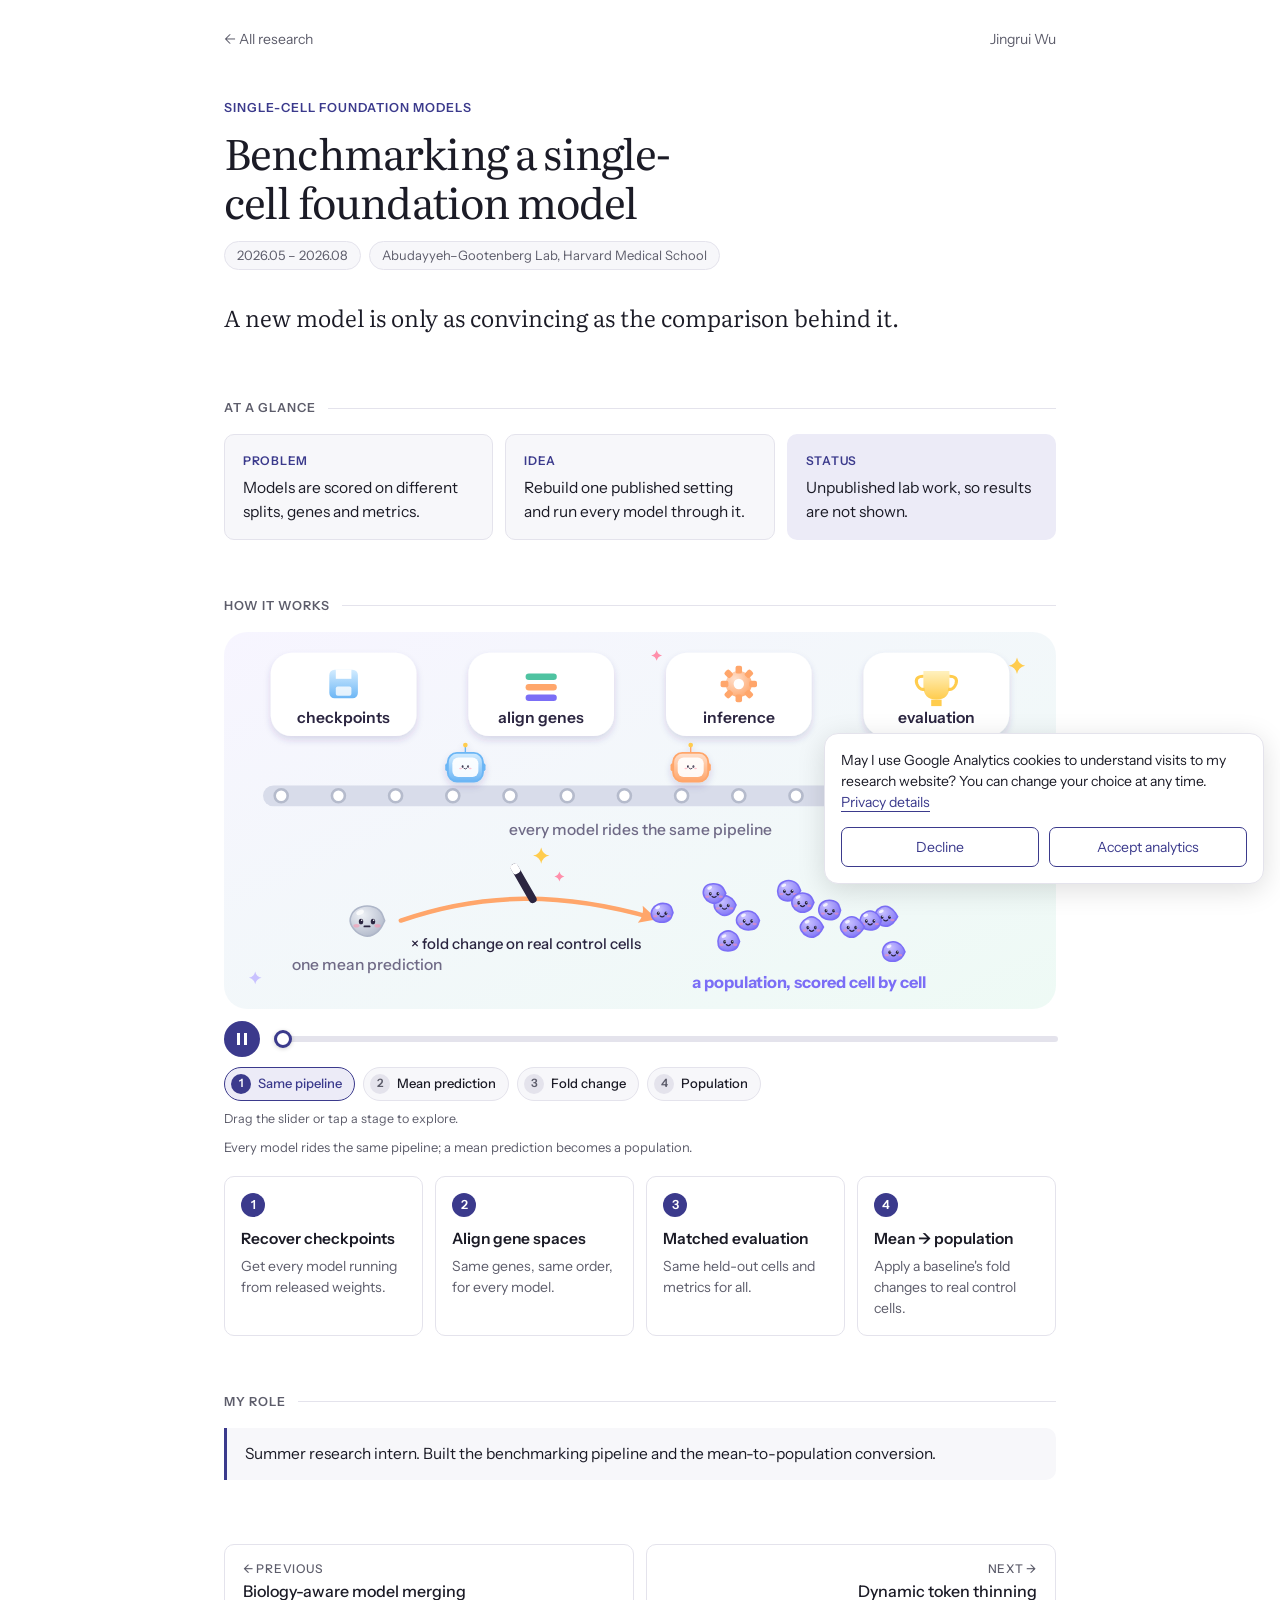
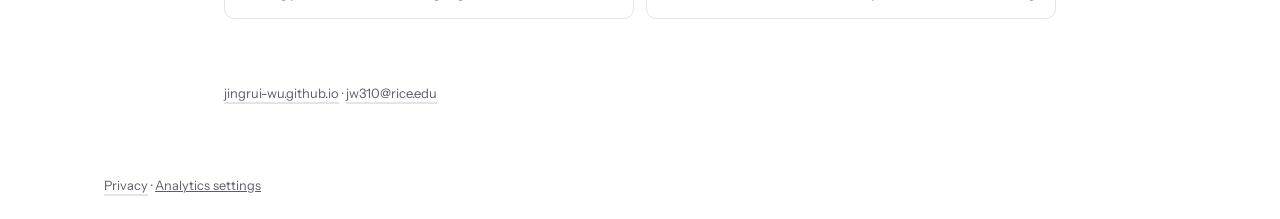
==== commit fefec219: "Add consent-based website analytics" ====
--- a/research/benchmarking.html
+++ b/research/benchmarking.html
@@ -11,6 +11,8 @@
 <link rel="preconnect" href="https://fonts.gstatic.com" crossorigin>
 <link href="https://fonts.googleapis.com/css2?family=Literata:ital,opsz,wght@0,7..72,300..700;1,7..72,300..500&family=Instrument+Sans:wght@400;500;600&display=swap" rel="stylesheet">
 <link rel="stylesheet" href="../assets/research.css">
+<link rel="stylesheet" href="/assets/analytics.css">
+<script src="/assets/analytics.js" defer></script>
 </head>
 <body>
 <header class="top"><a href="../index.html#research">&larr; All research</a><a href="../index.html">Jingrui Wu</a></header>
@@ -26,5 +28,7 @@
 <nav class="pager" aria-label="More projects"><a class="prev" href="model-merging.html"><span>&larr; Previous</span>Biology-aware model merging</a><a class="next" href="token-thinning.html"><span>Next &rarr;</span>Dynamic token thinning</a></nav></main>
 <footer class="foot"><a href="../index.html">jingrui-wu.github.io</a> &middot; <a href="mailto:jw310@rice.edu">jw310@rice.edu</a></footer>
 <script src="../assets/research.js" defer></script>
+<footer class="analytics-footer"><a href="/privacy.html">Privacy</a> &middot; <button type="button" data-analytics-settings hidden>Analytics settings</button></footer>
 </body>
 </html>
+
--- a/assets/analytics.css
+++ b/assets/analytics.css
@@ -0,0 +1,28 @@
+.analytics-footer {
+  max-width: 1120px; margin: 1.5rem auto; padding: 0 1.5rem;
+  font: 0.8rem/1.5 var(--sans, system-ui, sans-serif); color: var(--soft, #5d5d6b);
+}
+.analytics-footer a, .analytics-footer button { color: inherit; }
+.analytics-footer button {
+  background: none; border: 0; font: inherit; padding: 0; cursor: pointer; text-decoration: underline;
+}
+.analytics-footer button[hidden], .analytics-consent[hidden] { display: none; }
+.analytics-consent {
+  position: fixed; bottom: 1rem; right: 1rem; z-index: 1000;
+  box-sizing: border-box; width: min(440px, calc(100vw - 2rem));
+  padding: 1rem; border: 1px solid var(--faint, #e4e3ec); border-radius: 14px;
+  background: var(--paper, #fff); color: var(--ink, #1b1b26);
+  box-shadow: 0 6px 28px #0002; font: 0.875rem/1.5 var(--sans, system-ui, sans-serif);
+}
+.analytics-consent p { margin: 0 0 0.85rem; }
+.analytics-consent a { color: var(--stain, #3b3a8c); text-decoration: underline; }
+.analytics-actions { display: flex; gap: 0.6rem; flex-wrap: wrap; }
+.analytics-actions button {
+  flex: 1; min-height: 40px; padding: 0.45rem 0.75rem; border-radius: 7px;
+  border: 1px solid var(--stain, #3b3a8c); background: var(--paper, #fff);
+  color: var(--stain, #3b3a8c); font: inherit; cursor: pointer;
+}
+.analytics-actions button:hover { background: var(--stain-soft, #ecebf7); }
+.analytics-actions button:focus-visible, .analytics-footer button:focus-visible {
+  outline: 2px solid var(--stain, #3b3a8c); outline-offset: 3px;
+}
